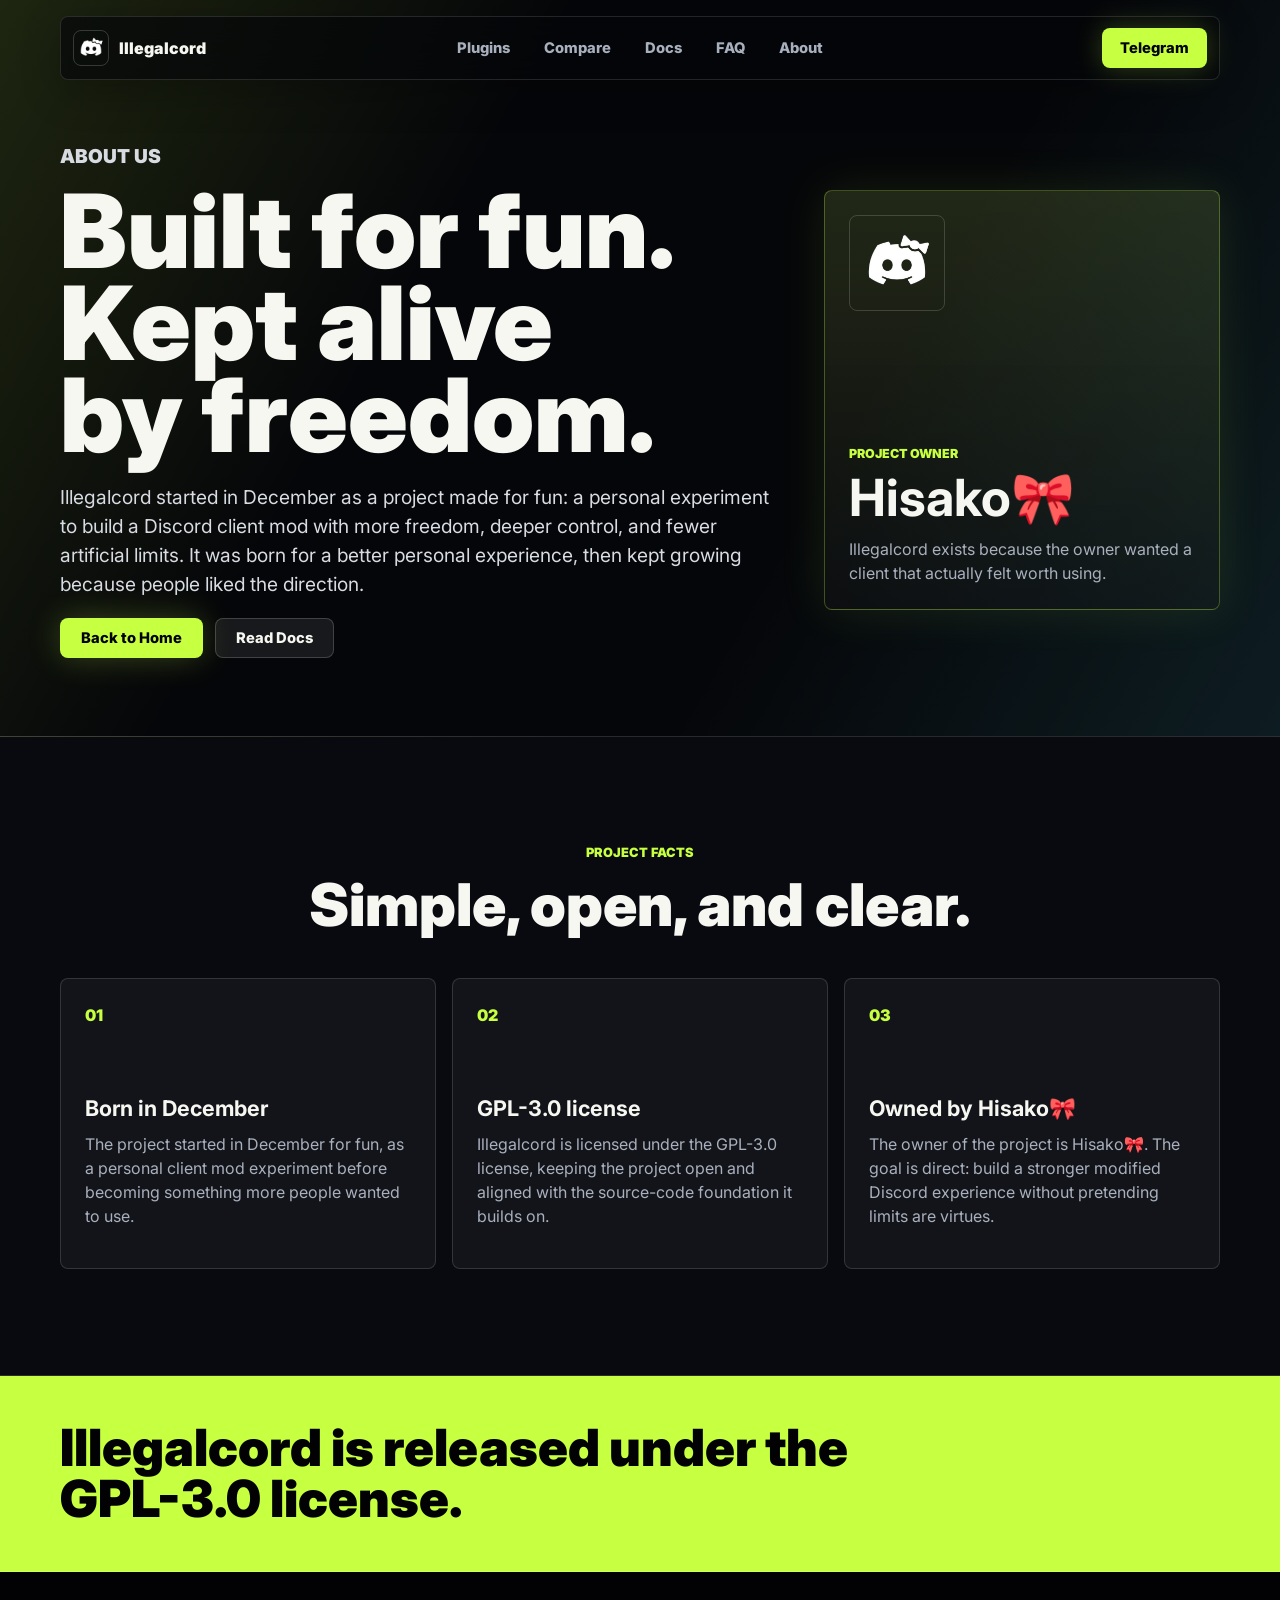
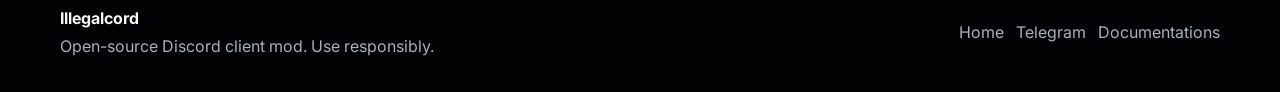
==== about.html @ a20e0e55 "Add files via upload" ====
<!DOCTYPE html>
<html lang="en">
<head>
    <meta charset="UTF-8">
    <meta name="viewport" content="width=device-width, initial-scale=1.0">
    <meta name="description" content="About Illegalcord, an open-source Discord client mod owned by Hisako and licensed under the GPL-3.0 license.">
    <title>About Us | Illegalcord</title>
    <link rel="preconnect" href="https://fonts.googleapis.com">
    <link rel="preconnect" href="https://fonts.gstatic.com" crossorigin>
    <link href="https://fonts.googleapis.com/css2?family=Inter:wght@400;500;600;700;800;900&display=swap" rel="stylesheet">
    <link rel="stylesheet" href="styles.css">
</head>
<body class="about-page">
    <header class="site-header" data-header>
        <a class="brand" href="index.html#top" aria-label="Illegalcord home">
            <img src="Illegalcord.png" alt="Illegalcord logo">
            <span>Illegalcord</span>
        </a>
        <nav class="nav-links" aria-label="Primary navigation">
            <a href="index.html#plugins">Plugins</a>
            <a href="index.html#compare">Compare</a>
            <a href="index.html#docs">Docs</a>
            <a href="index.html#faq">FAQ</a>
            <a href="about.html">About</a>
        </nav>
        <a class="nav-cta" href="https://t.me/Illegalcord" target="_blank" rel="noreferrer">Telegram</a>
    </header>

    <main id="top">
        <section class="about-hero" aria-labelledby="about-title">
            <div class="about-hero-copy">
                <p class="eyebrow">About us</p>
                <h1 id="about-title">Built for fun. Kept alive by freedom.</h1>
                <p>
                    Illegalcord started in December as a project made for fun: a personal experiment to build a Discord client mod with more freedom, deeper control, and fewer artificial limits. It was born for a better personal experience, then kept growing because people liked the direction.
                </p>
                <div class="hero-actions">
                    <a class="button primary" href="index.html">Back to Home</a>
                    <a class="button secondary" href="https://illegalcord.mintlify.site/" target="_blank" rel="noreferrer">Read Docs</a>
                </div>
            </div>
            <div class="about-owner-card" aria-label="Project owner">
                <img src="Illegalcord.png" alt="">
                <span>Project owner</span>
                <strong>Hisako🎀</strong>
                <p>Illegalcord exists because the owner wanted a client that actually felt worth using.</p>
            </div>
        </section>

        <section class="section about-facts" aria-labelledby="facts-title">
            <div class="section-heading centered">
                <p class="eyebrow">Project facts</p>
                <h2 id="facts-title">Simple, open, and clear.</h2>
            </div>
            <div class="about-card-grid">
                <article>
                    <span>01</span>
                    <h3>Born in December</h3>
                    <p>The project started in December for fun, as a personal client mod experiment before becoming something more people wanted to use.</p>
                </article>
                <article>
                    <span>02</span>
                    <h3>GPL-3.0 license</h3>
                    <p>Illegalcord is licensed under the GPL-3.0 license, keeping the project open and aligned with the source-code foundation it builds on.</p>
                </article>
                <article>
                    <span>03</span>
                    <h3>Owned by Hisako🎀</h3>
                    <p>The owner of the project is Hisako🎀. The goal is direct: build a stronger modified Discord experience without pretending limits are virtues.</p>
                </article>
            </div>
        </section>

        <section class="license-strip" aria-label="License statement">
            <p>Illegalcord is released under the GPL-3.0 license.</p>
        </section>
    </main>

    <footer class="site-footer">
        <div>
            <strong>Illegalcord</strong>
            <span>Open-source Discord client mod. Use responsibly.</span>
        </div>
        <div class="footer-links">
            <a href="index.html">Home</a>
            <a href="https://t.me/Illegalcord" target="_blank" rel="noreferrer">Telegram</a>
            <a href="https://illegalcord.mintlify.site/" target="_blank" rel="noreferrer">Documentations</a>
        </div>
    </footer>

    <script src="script.js"></script>
</body>
</html>
---- styles.css ----
:root {
    color-scheme: dark;
    --bg: #050609;
    --panel: #0d1016;
    --panel-strong: #141822;
    --text: #f7f7f2;
    --muted: #a9b0bd;
    --line: rgba(255, 255, 255, 0.14);
    --acid: #c7ff41;
    --cyan: #55e6ff;
    --red: #ff455f;
    --violet: #b985ff;
    --black: #020204;
    --shadow: 0 24px 90px rgba(0, 0, 0, 0.45);
}

* {
    box-sizing: border-box;
}

html {
    scroll-behavior: smooth;
}

body {
    margin: 0;
    background: var(--bg);
    color: var(--text);
    font-family: Inter, system-ui, -apple-system, BlinkMacSystemFont, "Segoe UI", sans-serif;
    line-height: 1.5;
    overflow-x: hidden;
}

body::before {
    content: "";
    position: fixed;
    inset: 0;
    z-index: -3;
    background:
        linear-gradient(rgba(255, 255, 255, 0.025) 1px, transparent 1px),
        linear-gradient(90deg, rgba(255, 255, 255, 0.025) 1px, transparent 1px),
        #050609;
    background-size: 52px 52px;
}

a {
    color: inherit;
    text-decoration: none;
}

img {
    display: block;
    max-width: 100%;
}

.site-header {
    position: fixed;
    top: 16px;
    left: 50%;
    z-index: 20;
    width: min(1160px, calc(100% - 32px));
    height: 64px;
    transform: translateX(-50%);
    display: grid;
    grid-template-columns: 1fr auto 1fr;
    align-items: center;
    gap: 20px;
    padding: 10px 12px;
    border: 1px solid rgba(255, 255, 255, 0.12);
    border-radius: 8px;
    background: rgba(5, 6, 9, 0.68);
    backdrop-filter: blur(18px);
    box-shadow: 0 12px 40px rgba(0, 0, 0, 0.24);
    transition: background 200ms ease, border-color 200ms ease, top 200ms ease;
}

.site-header.is-scrolled {
    top: 8px;
    background: rgba(5, 6, 9, 0.88);
    border-color: rgba(199, 255, 65, 0.28);
}

.brand {
    display: inline-flex;
    align-items: center;
    gap: 10px;
    width: max-content;
    font-weight: 900;
    letter-spacing: 0;
}

.brand img {
    width: 36px;
    height: 36px;
    border-radius: 8px;
    object-fit: cover;
    border: 1px solid rgba(255, 255, 255, 0.18);
}

.nav-links {
    display: flex;
    align-items: center;
    justify-content: center;
    gap: 6px;
}

.nav-links a,
.nav-cta,
.button {
    min-height: 40px;
    display: inline-flex;
    align-items: center;
    justify-content: center;
    border-radius: 8px;
    font-size: 0.92rem;
    font-weight: 800;
    letter-spacing: 0;
    white-space: nowrap;
}

.nav-links a {
    padding: 0 14px;
    color: var(--muted);
    transition: color 180ms ease, background 180ms ease;
}

.nav-links a:hover {
    color: var(--text);
    background: rgba(255, 255, 255, 0.08);
}

.nav-cta {
    justify-self: end;
    padding: 0 18px;
    background: var(--acid);
    color: var(--black);
    box-shadow: 0 0 28px rgba(199, 255, 65, 0.24);
}

.hero {
    position: relative;
    min-height: 88vh;
    display: flex;
    align-items: flex-end;
    padding: 132px max(24px, calc((100vw - 1160px) / 2)) 74px;
    isolation: isolate;
    overflow: hidden;
    border-bottom: 1px solid var(--line);
}

.hero::after {
    content: "";
    position: absolute;
    inset: auto 0 0;
    height: 48%;
    z-index: -1;
    background: linear-gradient(0deg, rgba(5, 6, 9, 0.98), rgba(5, 6, 9, 0.38), transparent);
}

.hero::before {
    content: "";
    position: absolute;
    inset: 0;
    z-index: -1;
    background: linear-gradient(90deg, rgba(5, 6, 9, 0.98) 0%, rgba(5, 6, 9, 0.92) 34%, rgba(5, 6, 9, 0.52) 58%, transparent 78%);
    pointer-events: none;
}

.hero-scene {
    position: absolute;
    inset: 0;
    z-index: -2;
    background:
        radial-gradient(circle at 78% 20%, rgba(199, 255, 65, 0.18), transparent 28%),
        radial-gradient(circle at 16% 38%, rgba(85, 230, 255, 0.16), transparent 28%),
        #050609;
}

.signal-grid {
    position: absolute;
    inset: 0;
    opacity: 0.48;
    background:
        linear-gradient(rgba(199, 255, 65, 0.05) 1px, transparent 1px),
        linear-gradient(90deg, rgba(85, 230, 255, 0.04) 1px, transparent 1px);
    background-size: 42px 42px;
    mask-image: linear-gradient(180deg, rgba(0, 0, 0, 0.95), transparent 88%);
}

.client-shell {
    position: absolute;
    right: max(22px, calc((100vw - 1160px) / 2));
    top: 126px;
    width: min(690px, 54vw);
    aspect-ratio: 1.28;
    display: grid;
    grid-template-columns: 82px 1fr;
    overflow: hidden;
    border: 1px solid rgba(255, 255, 255, 0.18);
    border-radius: 8px;
    background: rgba(13, 16, 22, 0.72);
    box-shadow: var(--shadow);
    transform: perspective(1100px) rotateY(-9deg) rotateX(3deg);
}

.client-shot {
    position: absolute;
    right: max(18px, calc((100vw - 1160px) / 2 - 18px));
    top: 118px;
    width: min(780px, 60vw);
    aspect-ratio: 16 / 9;
    margin: 0;
    overflow: hidden;
    border: 1px solid rgba(255, 255, 255, 0.18);
    border-radius: 8px;
    background: rgba(13, 16, 22, 0.72);
    box-shadow: var(--shadow);
    opacity: 0.74;
    transform: perspective(1100px) rotateY(-7deg) rotateX(2deg);
}

.client-shot img {
    width: 100%;
    height: 100%;
    object-fit: cover;
    object-position: center;
}

.client-sidebar {
    display: flex;
    flex-direction: column;
    align-items: center;
    gap: 12px;
    padding: 18px 10px;
    background:
        linear-gradient(180deg, rgba(199, 255, 65, 0.08), transparent 38%),
        rgba(0, 0, 0, 0.42);
    border-right: 1px solid var(--line);
}

.client-logo-mini,
.rail-item {
    width: 44px;
    height: 38px;
    display: flex;
    align-items: center;
    justify-content: center;
    border-radius: 8px;
    border: 1px solid rgba(255, 255, 255, 0.12);
    background: rgba(255, 255, 255, 0.08);
}

.client-logo-mini {
    height: 44px;
    background: rgba(0, 0, 0, 0.42);
    overflow: hidden;
}

.client-logo-mini img {
    width: 100%;
    height: 100%;
    object-fit: cover;
}

.rail-item {
    color: var(--muted);
    font-size: 0.62rem;
    font-weight: 900;
}

.rail-item.active {
    background: var(--acid);
    color: var(--black);
    box-shadow: 0 0 28px rgba(199, 255, 65, 0.34);
}

.client-main {
    min-width: 0;
    padding: 18px;
    background:
        linear-gradient(135deg, rgba(199, 255, 65, 0.10), transparent 42%),
        linear-gradient(40deg, rgba(85, 230, 255, 0.09), transparent 35%),
        linear-gradient(315deg, rgba(255, 69, 95, 0.10), transparent 38%),
        rgba(13, 16, 22, 0.9);
}

.window-bar {
    display: flex;
    align-items: center;
    justify-content: space-between;
    gap: 8px;
    margin-bottom: 14px;
}

.window-dots {
    display: flex;
    gap: 8px;
}

.window-dots span {
    width: 12px;
    height: 12px;
    border-radius: 50%;
    background: var(--red);
}

.window-dots span:nth-child(2) {
    background: var(--acid);
}

.window-dots span:nth-child(3) {
    background: var(--cyan);
}

.window-bar strong {
    min-width: 0;
    color: #f2f5f7;
    font-size: 0.86rem;
    line-height: 1;
    overflow: hidden;
    text-overflow: ellipsis;
    white-space: nowrap;
}

.window-bar em {
    min-height: 26px;
    display: inline-flex;
    align-items: center;
    padding: 0 10px;
    border: 1px solid rgba(255, 255, 255, 0.12);
    border-radius: 8px;
    color: var(--acid);
    background: rgba(0, 0, 0, 0.24);
    font-size: 0.68rem;
    font-style: normal;
    font-weight: 900;
}

.feature-tiles {
    display: grid;
    grid-template-columns: repeat(3, minmax(0, 1fr));
    gap: 10px;
}

.feature-tile {
    min-width: 0;
    min-height: 112px;
    display: grid;
    align-content: space-between;
    gap: 7px;
    padding: 12px;
    border: 1px solid rgba(255, 255, 255, 0.12);
    border-radius: 8px;
    background: rgba(0, 0, 0, 0.28);
}

.feature-tile.voice {
    background: linear-gradient(160deg, rgba(199, 255, 65, 0.16), rgba(0, 0, 0, 0.28) 58%);
}

.feature-tile.stream {
    background: linear-gradient(160deg, rgba(85, 230, 255, 0.15), rgba(0, 0, 0, 0.28) 58%);
}

.feature-tile.privacy {
    background: linear-gradient(160deg, rgba(255, 69, 95, 0.15), rgba(0, 0, 0, 0.28) 58%);
}

.feature-tile span,
.panel-label {
    color: var(--acid);
    font-size: 0.62rem;
    font-weight: 900;
    text-transform: uppercase;
}

.feature-tile strong {
    min-width: 0;
    color: var(--text);
    font-size: 0.86rem;
    line-height: 1.1;
    overflow-wrap: anywhere;
}

.feature-tile small {
    color: var(--muted);
    font-size: 0.72rem;
    font-weight: 800;
}

.feature-tile i,
.diagnostic-row i {
    display: block;
    height: 8px;
    border-radius: 99px;
    background: rgba(255, 255, 255, 0.10);
    overflow: hidden;
}

.feature-tile i::before,
.diagnostic-row i::before {
    content: "";
    display: block;
    width: var(--value);
    height: 100%;
    background: linear-gradient(90deg, var(--acid), var(--cyan));
}

.dashboard-grid {
    display: grid;
    grid-template-columns: minmax(0, 1.25fr) minmax(170px, 0.75fr);
    gap: 10px;
    margin-top: 10px;
}

.module-list,
.diagnostic-panel {
    min-width: 0;
    padding: 12px;
    border: 1px solid rgba(255, 255, 255, 0.12);
    border-radius: 8px;
    background: rgba(0, 0, 0, 0.24);
}

.module-list {
    display: grid;
    gap: 7px;
}

.module-row {
    min-height: 30px;
    display: grid;
    grid-template-columns: minmax(0, 1fr) auto;
    align-items: center;
    gap: 10px;
    padding: 7px 8px;
    border-radius: 8px;
    background: rgba(255, 255, 255, 0.055);
}

.module-row b {
    min-width: 0;
    color: #e9edf2;
    font-size: 0.74rem;
    overflow: hidden;
    text-overflow: ellipsis;
    white-space: nowrap;
}

.module-row span {
    color: var(--acid);
    font-size: 0.66rem;
    font-weight: 900;
    white-space: nowrap;
}

.diagnostic-panel {
    display: grid;
    gap: 10px;
}

.health-score {
    display: flex;
    align-items: baseline;
    justify-content: space-between;
    gap: 10px;
}

.health-score strong {
    color: var(--acid);
    font-size: 2.8rem;
    line-height: 0.86;
    font-weight: 900;
}

.health-score span {
    color: var(--muted);
    font-size: 0.7rem;
    font-weight: 900;
    text-align: right;
    text-transform: uppercase;
}

.diagnostic-row {
    display: grid;
    gap: 5px;
}

.diagnostic-row span {
    color: #d8dde5;
    font-size: 0.68rem;
    font-weight: 800;
}

.diagnostic-status {
    padding: 9px;
    border: 1px solid rgba(199, 255, 65, 0.22);
    border-radius: 8px;
    color: var(--acid);
    background: rgba(199, 255, 65, 0.08);
    font-size: 0.68rem;
    font-weight: 900;
}

.hero-mark {
    position: absolute;
    right: max(24px, calc((100vw - 1160px) / 2 + 300px));
    top: 138px;
    width: min(190px, 18vw);
    border-radius: 8px;
    opacity: 0.16;
    filter: drop-shadow(0 0 50px rgba(255, 255, 255, 0.18));
    transform: rotate(-8deg);
}

.hero-content {
    width: min(760px, 100%);
}

.eyebrow {
    margin: 0 0 14px;
    color: var(--acid);
    font-size: 0.8rem;
    font-weight: 900;
    text-transform: uppercase;
    letter-spacing: 0;
}

h1,
h2,
h3,
p {
    margin-top: 0;
}

h1 {
    margin-bottom: 18px;
    font-size: clamp(4rem, 13vw, 9rem);
    line-height: 0.86;
    letter-spacing: 0;
    font-weight: 900;
    text-wrap: balance;
}

h2 {
    margin-bottom: 0;
    font-size: clamp(2rem, 4.6vw, 4.6rem);
    line-height: 0.98;
    letter-spacing: 0;
    font-weight: 900;
    text-wrap: balance;
}

h3 {
    margin-bottom: 12px;
    font-size: 1.35rem;
    line-height: 1.1;
    letter-spacing: 0;
}

.hero-copy {
    width: min(780px, 100%);
    margin-bottom: 26px;
    color: #d6d9df;
    font-size: clamp(1.04rem, 1.7vw, 1.35rem);
    text-wrap: pretty;
}

.hero-actions,
.footer-links {
    display: flex;
    flex-wrap: wrap;
    gap: 12px;
}

.button {
    padding: 0 20px;
    border: 1px solid transparent;
    transition: transform 180ms ease, border-color 180ms ease, background 180ms ease;
}

.button:hover {
    transform: translateY(-2px);
}

.button.primary {
    background: var(--acid);
    color: var(--black);
    box-shadow: 0 0 32px rgba(199, 255, 65, 0.24);
}

.button.secondary {
    border-color: rgba(255, 255, 255, 0.18);
    background: rgba(255, 255, 255, 0.08);
    color: var(--text);
}

.button.light {
    background: var(--text);
    color: var(--black);
}

.ticker {
    display: grid;
    grid-template-columns: repeat(4, 1fr);
    border-bottom: 1px solid var(--line);
    background: #080a0f;
}

.ticker div {
    min-height: 118px;
    padding: 24px;
    border-right: 1px solid var(--line);
}

.ticker div:last-child {
    border-right: 0;
}

.ticker strong {
    display: block;
    margin-bottom: 2px;
    font-size: clamp(1.8rem, 4vw, 3.4rem);
    line-height: 1;
    font-weight: 900;
}

.ticker span {
    color: var(--muted);
    font-weight: 700;
}

.section {
    padding: 106px max(24px, calc((100vw - 1160px) / 2));
    border-bottom: 1px solid var(--line);
}

.section-heading {
    display: grid;
    grid-template-columns: minmax(0, 0.95fr) minmax(280px, 0.65fr);
    gap: 42px;
    align-items: start;
    margin-bottom: 42px;
}

.section-heading.centered {
    display: block;
    width: min(900px, 100%);
    margin: 0 auto 44px;
    text-align: center;
}

.intro-band {
    display: grid;
    grid-template-columns: minmax(0, 1.1fr) minmax(280px, 0.9fr);
    gap: 52px;
    align-items: start;
    background:
        linear-gradient(110deg, rgba(255, 69, 95, 0.10), transparent 34%),
        #080a0f;
}

.intro-band .section-heading {
    display: block;
    margin-bottom: 0;
}

.intro-copy,
.disclaimer-copy {
    color: #d8dbe2;
    font-size: 1.05rem;
}

.intro-copy p,
.disclaimer-copy p {
    margin-bottom: 18px;
}

.manifesto-strip {
    padding: 40px max(24px, calc((100vw - 1160px) / 2));
    border-bottom: 1px solid var(--line);
    background: var(--acid);
    color: var(--black);
}

.manifesto-strip p {
    width: min(1040px, 100%);
    margin: 0;
    font-size: clamp(1.45rem, 3.6vw, 3.4rem);
    line-height: 1.02;
    font-weight: 900;
    letter-spacing: 0;
    text-wrap: balance;
}

.plugins-section {
    background: #050609;
}

.plugin-grid {
    display: grid;
    grid-template-columns: repeat(3, 1fr);
    gap: 16px;
}

.plugin-column {
    min-height: 100%;
    padding: 24px;
    border: 1px solid var(--line);
    border-radius: 8px;
    background: rgba(255, 255, 255, 0.045);
}

.plugin-column.illegal {
    border-color: rgba(199, 255, 65, 0.34);
    background:
        linear-gradient(180deg, rgba(199, 255, 65, 0.12), rgba(255, 255, 255, 0.045) 54%),
        rgba(255, 255, 255, 0.045);
    box-shadow: 0 0 44px rgba(199, 255, 65, 0.10);
}

.column-kicker {
    display: inline-flex;
    align-items: center;
    min-height: 28px;
    margin-bottom: 22px;
    padding: 0 10px;
    border: 1px solid rgba(255, 255, 255, 0.14);
    border-radius: 99px;
    color: var(--acid);
    font-size: 0.75rem;
    font-weight: 900;
    text-transform: uppercase;
}

.plugin-column p,
.feature-list p,
.docs-panel p,
.faq-list p {
    color: var(--muted);
}

.plugin-list {
    display: grid;
    grid-template-columns: repeat(2, minmax(0, 1fr));
    gap: 10px;
    margin: 26px 0 0;
    padding: 0;
    list-style: none;
}

.plugin-list li {
    min-height: 38px;
    display: flex;
    align-items: center;
    padding: 9px 10px;
    border: 1px solid rgba(255, 255, 255, 0.10);
    border-radius: 8px;
    color: #e6e8ec;
    background: rgba(0, 0, 0, 0.20);
    font-size: 0.9rem;
    font-weight: 800;
    overflow-wrap: anywhere;
}

.feature-band {
    background:
        linear-gradient(180deg, rgba(85, 230, 255, 0.08), transparent 48%),
        #0a0d12;
}

.feature-list {
    display: grid;
    grid-template-columns: repeat(4, 1fr);
    gap: 1px;
    border: 1px solid var(--line);
    border-radius: 8px;
    overflow: hidden;
    background: var(--line);
}

.feature-list article {
    min-height: 290px;
    padding: 24px;
    background: #0d1016;
}

.feature-list span {
    display: block;
    margin-bottom: 70px;
    color: var(--acid);
    font-weight: 900;
}

.compare-section {
    background: #050609;
}

.comparison {
    border: 1px solid var(--line);
    border-radius: 8px;
    overflow: hidden;
}

.comparison-row {
    display: grid;
    grid-template-columns: 0.7fr 1.2fr 1.25fr;
    border-bottom: 1px solid var(--line);
}

.comparison-row:last-child {
    border-bottom: 0;
}

.comparison-row > div {
    padding: 20px;
    border-right: 1px solid var(--line);
    color: #d7dbe1;
}

.comparison-row > div:last-child {
    border-right: 0;
}

.comparison-row strong {
    color: var(--text);
}

.header-row > div {
    color: var(--acid);
    font-size: 0.78rem;
    font-weight: 900;
    text-transform: uppercase;
    background: #0d1016;
}

.illegal-row {
    background: rgba(199, 255, 65, 0.08);
}

.receipts-section {
    background:
        linear-gradient(145deg, rgba(85, 230, 255, 0.10), transparent 32%),
        linear-gradient(315deg, rgba(199, 255, 65, 0.10), transparent 34%),
        #080a0f;
}

.receipts-panel {
    padding: 26px;
    border: 1px solid rgba(255, 255, 255, 0.14);
    border-radius: 8px;
    background: rgba(255, 255, 255, 0.04);
}

.receipts-panel .section-heading {
    margin-bottom: 24px;
}

.receipts-lead {
    width: min(830px, 100%);
    margin: 0 auto 32px;
    color: #d8dbe2;
    font-size: 1.08rem;
    text-align: center;
}

.receipts-grid {
    display: grid;
    grid-template-columns: repeat(3, 1fr);
    gap: 12px;
}

.receipts-grid article {
    min-height: 230px;
    padding: 20px;
    border: 1px solid rgba(255, 255, 255, 0.12);
    border-radius: 8px;
    background: rgba(0, 0, 0, 0.22);
}

.receipts-grid span {
    display: block;
    margin-bottom: 34px;
    color: var(--acid);
    font-weight: 900;
}

.receipts-grid p {
    color: var(--muted);
}

.receipts-grid a {
    display: inline-flex;
    align-items: center;
    min-height: 34px;
    margin-top: 8px;
    padding: 0 12px;
    border: 1px solid rgba(199, 255, 65, 0.36);
    border-radius: 8px;
    color: var(--acid);
    font-size: 0.88rem;
    font-weight: 900;
}

.docs-section {
    background:
        linear-gradient(100deg, rgba(199, 255, 65, 0.14), transparent 38%),
        #10130d;
}

.docs-panel {
    display: flex;
    align-items: center;
    justify-content: space-between;
    gap: 32px;
}

.docs-panel h2,
.telegram-section h2 {
    font-size: clamp(2.2rem, 6vw, 5.4rem);
}

.docs-panel p {
    width: min(640px, 100%);
    margin-bottom: 0;
    font-size: 1.08rem;
}

.disclaimer-section {
    background:
        linear-gradient(120deg, rgba(255, 69, 95, 0.12), transparent 44%),
        #0b0d12;
}

.disclaimer-section .section-heading {
    margin-bottom: 0;
}

.telegram-section {
    display: flex;
    align-items: center;
    justify-content: space-between;
    gap: 32px;
    background: var(--acid);
    color: var(--black);
}

.telegram-section .eyebrow {
    color: var(--black);
}

.telegram-section h2 {
    width: min(850px, 100%);
    margin-bottom: 0;
}

.faq-section {
    background: #050609;
}

.faq-list {
    width: min(940px, 100%);
    margin: 0 auto;
    display: grid;
    gap: 12px;
}

details {
    border: 1px solid var(--line);
    border-radius: 8px;
    background: rgba(255, 255, 255, 0.045);
    overflow: hidden;
}

summary {
    cursor: pointer;
    padding: 22px 24px;
    color: var(--text);
    font-size: 1.06rem;
    font-weight: 900;
    list-style: none;
}

summary::-webkit-details-marker {
    display: none;
}

summary::after {
    content: "+";
    float: right;
    color: var(--acid);
    font-size: 1.3rem;
    line-height: 1;
}

details[open] summary::after {
    content: "-";
}

details p {
    margin: 0;
    padding: 0 24px 24px;
}

.site-footer {
    display: flex;
    align-items: center;
    justify-content: space-between;
    gap: 24px;
    padding: 34px max(24px, calc((100vw - 1160px) / 2));
    background: #020204;
}

.site-footer div:first-child {
    display: grid;
    gap: 4px;
}

.site-footer span,
.footer-links a {
    color: var(--muted);
}

.footer-links a:hover {
    color: var(--text);
}

.about-hero {
    min-height: 78vh;
    display: grid;
    grid-template-columns: minmax(0, 1.12fr) minmax(280px, 0.62fr);
    gap: 48px;
    align-items: center;
    padding: 142px max(24px, calc((100vw - 1160px) / 2)) 78px;
    border-bottom: 1px solid var(--line);
    background:
        linear-gradient(120deg, rgba(199, 255, 65, 0.13), transparent 34%),
        linear-gradient(300deg, rgba(85, 230, 255, 0.10), transparent 36%),
        #050609;
}

.about-hero h1 {
    margin-bottom: 22px;
    font-size: clamp(3.2rem, 8vw, 7rem);
    line-height: 0.9;
}

.about-hero-copy p {
    width: min(760px, 100%);
    color: #d8dbe2;
    font-size: clamp(1.04rem, 1.5vw, 1.24rem);
}

.about-owner-card {
    min-height: 420px;
    display: flex;
    flex-direction: column;
    justify-content: flex-end;
    padding: 24px;
    border: 1px solid rgba(199, 255, 65, 0.28);
    border-radius: 8px;
    background:
        linear-gradient(180deg, rgba(199, 255, 65, 0.10), rgba(0, 0, 0, 0.22)),
        rgba(255, 255, 255, 0.04);
    box-shadow: 0 0 48px rgba(199, 255, 65, 0.10);
}

.about-owner-card img {
    width: 96px;
    height: 96px;
    margin-bottom: auto;
    border: 1px solid rgba(255, 255, 255, 0.16);
    border-radius: 8px;
    object-fit: cover;
}

.about-owner-card span {
    color: var(--acid);
    font-size: 0.78rem;
    font-weight: 900;
    text-transform: uppercase;
}

.about-owner-card strong {
    margin: 8px 0 14px;
    color: var(--text);
    font-size: clamp(2.2rem, 4vw, 4rem);
    line-height: 1;
    overflow-wrap: anywhere;
}

.about-owner-card p {
    margin-bottom: 0;
    color: var(--muted);
}

.about-facts {
    background: #080a0f;
}

.about-card-grid {
    display: grid;
    grid-template-columns: repeat(3, 1fr);
    gap: 16px;
}

.about-card-grid article {
    min-height: 250px;
    padding: 24px;
    border: 1px solid var(--line);
    border-radius: 8px;
    background: rgba(255, 255, 255, 0.045);
}

.about-card-grid span {
    display: block;
    margin-bottom: 70px;
    color: var(--acid);
    font-weight: 900;
}

.about-card-grid p {
    color: var(--muted);
}

.license-strip {
    padding: 46px max(24px, calc((100vw - 1160px) / 2));
    border-bottom: 1px solid var(--line);
    background: var(--acid);
    color: var(--black);
}

.license-strip p {
    width: min(900px, 100%);
    margin: 0;
    font-size: clamp(1.6rem, 4vw, 4rem);
    line-height: 1;
    font-weight: 900;
}

@media (max-width: 980px) {
    .site-header {
        grid-template-columns: 1fr auto;
    }

    .nav-links {
        display: none;
    }

    .client-shell {
        width: min(700px, calc(100% - 48px));
        top: 112px;
        right: 24px;
        opacity: 0.6;
    }

    .client-shot {
        width: min(760px, calc(100% - 48px));
        top: 116px;
        right: 24px;
        opacity: 0.58;
    }

    .feature-tile strong {
        font-size: 0.78rem;
    }

    .module-row span {
        white-space: normal;
        text-align: right;
    }

    .hero-mark {
        display: none;
    }

    .ticker,
    .plugin-grid,
    .feature-list,
    .receipts-grid {
        grid-template-columns: repeat(2, 1fr);
    }

    .intro-band,
    .section-heading,
    .comparison-row,
    .about-hero {
        grid-template-columns: 1fr;
    }

    .about-card-grid {
        grid-template-columns: repeat(2, 1fr);
    }

    .docs-panel,
    .telegram-section,
    .site-footer {
        align-items: flex-start;
        flex-direction: column;
    }

    .comparison-row > div {
        border-right: 0;
        border-bottom: 1px solid var(--line);
    }

    .comparison-row > div:last-child {
        border-bottom: 0;
    }
}

@media (max-width: 640px) {
    .site-header {
        top: 10px;
        width: calc(100% - 20px);
        height: 58px;
        padding: 8px;
    }

    .brand span {
        display: none;
    }

    .nav-cta {
        padding: 0 14px;
    }

    .hero {
        min-height: 86vh;
        padding: 116px 20px 54px;
    }

    .client-shell {
        top: 96px;
        right: 12px;
        width: calc(100% - 24px);
        aspect-ratio: 1.02;
        grid-template-columns: 54px 1fr;
        transform: none;
        opacity: 0.38;
    }

    .client-shot {
        top: 98px;
        right: 10px;
        width: calc(100% - 20px);
        aspect-ratio: 16 / 10;
        opacity: 0.34;
        transform: none;
    }

    .client-sidebar {
        gap: 7px;
        padding: 10px 6px;
    }

    .client-logo-mini,
    .rail-item {
        width: 34px;
        height: 30px;
        font-size: 0.52rem;
    }

    .client-logo-mini {
        height: 34px;
    }

    .client-main {
        padding: 10px;
    }

    .window-bar {
        margin-bottom: 8px;
    }

    .window-dots {
        gap: 5px;
    }

    .window-dots span {
        width: 9px;
        height: 9px;
    }

    .window-bar strong {
        font-size: 0.68rem;
    }

    .window-bar em {
        display: none;
    }

    .feature-tiles {
        grid-template-columns: repeat(2, minmax(0, 1fr));
        gap: 7px;
    }

    .feature-tile {
        min-height: 82px;
        padding: 9px;
        gap: 4px;
    }

    .feature-tile.privacy {
        grid-column: 1 / -1;
        min-height: 72px;
    }

    .feature-tile strong {
        font-size: 0.7rem;
    }

    .feature-tile small,
    .feature-tile span {
        font-size: 0.58rem;
    }

    .dashboard-grid {
        grid-template-columns: 1fr;
        gap: 7px;
        margin-top: 7px;
    }

    .module-list {
        gap: 5px;
        padding: 9px;
    }

    .module-row {
        min-height: 24px;
        padding: 5px 6px;
    }

    .module-row b,
    .module-row span {
        font-size: 0.58rem;
    }

    .module-list .module-row:nth-of-type(n+5),
    .diagnostic-panel {
        display: none;
    }

    h1 {
        font-size: 3.55rem;
    }

    .hero-actions,
    .footer-links {
        width: 100%;
    }

    .button {
        width: 100%;
    }

    .ticker,
    .plugin-grid,
    .feature-list,
    .plugin-list,
    .receipts-grid,
    .about-card-grid {
        grid-template-columns: 1fr;
    }

    .about-hero {
        min-height: auto;
        padding: 116px 20px 70px;
    }

    .about-owner-card {
        min-height: 300px;
    }

    .ticker div {
        min-height: 94px;
        border-right: 0;
        border-bottom: 1px solid var(--line);
    }

    .ticker div:last-child {
        border-bottom: 0;
    }

    .section {
        padding: 72px 20px;
    }

    .plugin-column,
    .feature-list article {
        padding: 20px;
    }

    .feature-list span {
        margin-bottom: 36px;
    }

    summary {
        padding: 20px;
    }

    details p {
        padding: 0 20px 20px;
    }
}

@media (max-width: 380px) {
    h1 {
        font-size: 3.15rem;
    }
}

@media (prefers-reduced-motion: no-preference) {
    .client-shell,
    .client-shot {
        animation: floatShell 7s ease-in-out infinite;
    }

    .hero-mark {
        animation: pulseMark 5.6s ease-in-out infinite;
    }

    @keyframes floatShell {
        0%,
        100% {
            translate: 0 0;
        }
        50% {
            translate: 0 -12px;
        }
    }

    @keyframes pulseMark {
        0%,
        100% {
            opacity: 0.18;
        }
        50% {
            opacity: 0.34;
        }
    }
}
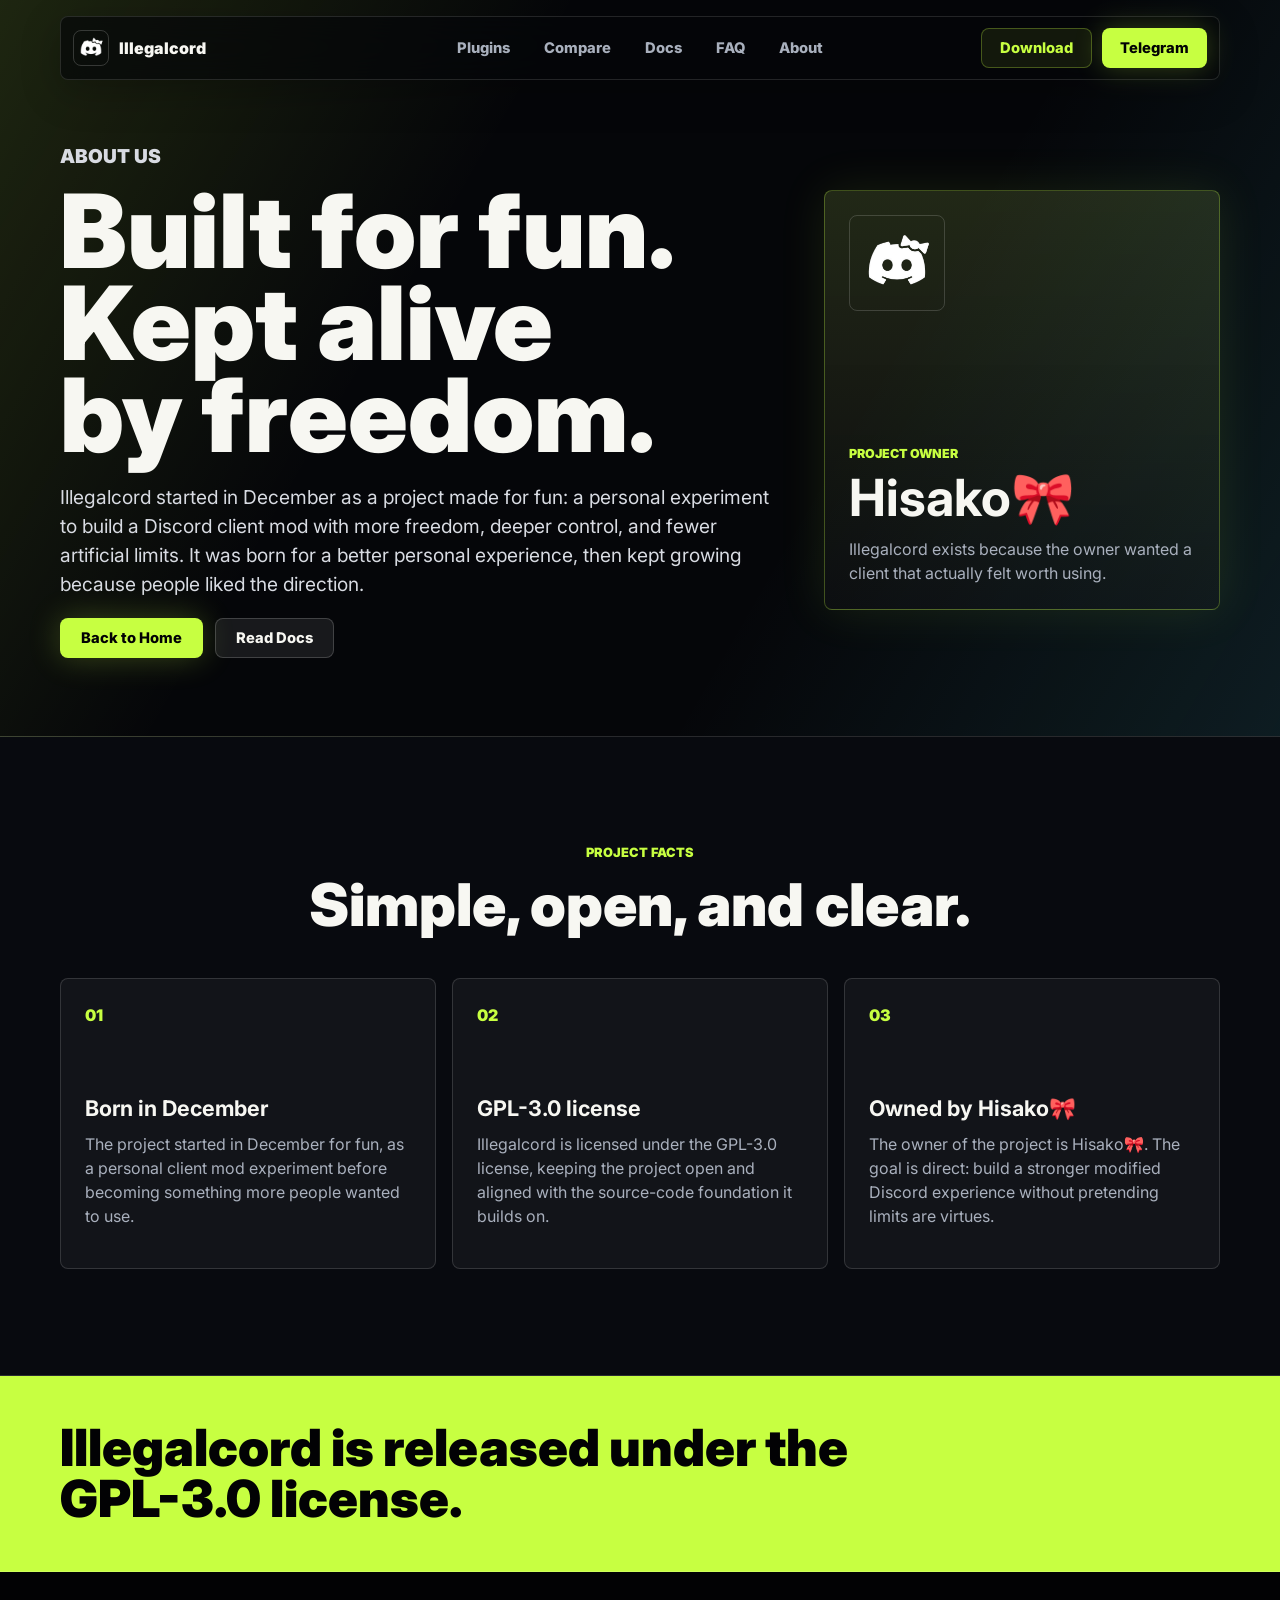
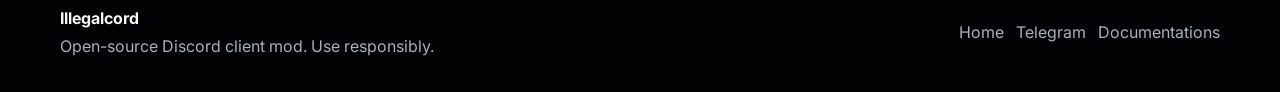
==== commit 90d83f11: "Add files via upload" ====
--- a/about.html
+++ b/about.html
@@ -23,7 +23,10 @@
             <a href="index.html#faq">FAQ</a>
             <a href="about.html">About</a>
         </nav>
-        <a class="nav-cta" href="https://t.me/Illegalcord" target="_blank" rel="noreferrer">Telegram</a>
+        <div class="header-actions">
+            <a class="nav-download" href="#download" data-download-trigger>Download</a>
+            <a class="nav-cta" href="https://t.me/Illegalcord" target="_blank" rel="noreferrer">Telegram</a>
+        </div>
     </header>
 
     <main id="top">
@@ -76,6 +79,21 @@
         </section>
     </main>
 
+    <div class="download-modal" data-download-modal hidden>
+        <div class="download-dialog" role="dialog" aria-modal="true" aria-labelledby="download-title">
+            <button class="download-close" type="button" data-download-close aria-label="Close download dialog">Close</button>
+            <p class="eyebrow">Download</p>
+            <h2 id="download-title">Windows user?</h2>
+            <p>
+                If you are using Windows, download <a class="inline-download" href="https://github.com/ImHisako/IllegalcordInstaller/releases/download/v1.6/Equilotl.exe" target="_blank" rel="noreferrer" data-latest-installer-link>Equilotl.exe</a> from the latest official Illegalcord installer release.
+            </p>
+            <p class="download-status" data-download-status>Checking latest installer...</p>
+            <div class="download-actions">
+                <a class="button secondary" href="https://github.com/ImHisako/IllegalcordInstaller/releases" target="_blank" rel="noreferrer">View all releases</a>
+            </div>
+        </div>
+    </div>
+
     <footer class="site-footer">
         <div>
             <strong>Illegalcord</strong>
--- a/styles.css
+++ b/styles.css
@@ -105,6 +105,7 @@
 }
 
 .nav-links a,
+.nav-download,
 .nav-cta,
 .button {
     min-height: 40px;
@@ -127,6 +128,24 @@
 .nav-links a:hover {
     color: var(--text);
     background: rgba(255, 255, 255, 0.08);
+}
+
+.header-actions {
+    justify-self: end;
+    display: flex;
+    align-items: center;
+    gap: 10px;
+}
+
+.nav-download {
+    padding: 0 18px;
+    border: 1px solid rgba(199, 255, 65, 0.28);
+    background: rgba(199, 255, 65, 0.08);
+    color: var(--acid);
+}
+
+.nav-download:hover {
+    background: rgba(199, 255, 65, 0.15);
 }
 
 .nav-cta {
@@ -1138,6 +1157,115 @@
     font-weight: 900;
 }
 
+.download-modal[hidden] {
+    display: none;
+}
+
+.download-modal {
+    position: fixed;
+    inset: 0;
+    z-index: 60;
+    display: grid;
+    place-items: center;
+    padding: 24px;
+    background: rgba(2, 2, 4, 0.72);
+    backdrop-filter: blur(14px);
+}
+
+.download-dialog {
+    position: relative;
+    width: min(560px, 100%);
+    padding: 28px;
+    border: 1px solid rgba(199, 255, 65, 0.28);
+    border-radius: 8px;
+    background:
+        linear-gradient(140deg, rgba(199, 255, 65, 0.13), transparent 40%),
+        #0d1016;
+    box-shadow: var(--shadow);
+}
+
+.download-dialog h2 {
+    margin-bottom: 16px;
+    font-size: clamp(2rem, 5vw, 4rem);
+}
+
+.download-dialog p:not(.eyebrow) {
+    color: #d8dbe2;
+    font-size: 1.05rem;
+}
+
+.download-status {
+    margin: 14px 0 0;
+    padding: 10px 12px;
+    border: 1px solid rgba(199, 255, 65, 0.20);
+    border-radius: 8px;
+    background: rgba(199, 255, 65, 0.07);
+    color: var(--acid) !important;
+    font-size: 0.88rem !important;
+    font-weight: 900;
+}
+
+.download-dialog strong {
+    color: var(--acid);
+}
+
+.inline-download {
+    color: var(--acid);
+    font-weight: 900;
+    text-decoration: underline;
+    text-decoration-thickness: 2px;
+    text-underline-offset: 4px;
+}
+
+.download-close {
+    position: absolute;
+    top: 14px;
+    right: 14px;
+    min-height: 34px;
+    padding: 0 12px;
+    border: 1px solid rgba(255, 255, 255, 0.14);
+    border-radius: 8px;
+    background: rgba(255, 255, 255, 0.08);
+    color: var(--muted);
+    font: inherit;
+    font-size: 0.78rem;
+    font-weight: 900;
+    cursor: pointer;
+}
+
+.download-actions {
+    display: flex;
+    flex-wrap: wrap;
+    gap: 12px;
+    margin-top: 24px;
+}
+
+.cursor-star {
+    position: fixed;
+    left: var(--star-x);
+    top: var(--star-y);
+    z-index: 90;
+    width: var(--star-size);
+    height: var(--star-size);
+    pointer-events: none;
+    border-radius: 2px;
+    background: var(--star-color);
+    clip-path: polygon(50% 0%, 61% 35%, 98% 35%, 68% 56%, 79% 91%, 50% 70%, 21% 91%, 32% 56%, 2% 35%, 39% 35%);
+    box-shadow: 0 0 12px var(--star-color);
+    animation: cursorStarFall 900ms ease-out forwards;
+}
+
+@keyframes cursorStarFall {
+    0% {
+        opacity: 0.95;
+        transform: translate(-50%, -50%) rotate(var(--star-rot)) scale(1);
+    }
+    100% {
+        opacity: 0;
+        transform: translate(calc(-50% + var(--star-drift)), calc(-50% + var(--star-fall))) rotate(calc(var(--star-rot) + 220deg)) scale(0.2);
+    }
+}
+
 @media (max-width: 980px) {
     .site-header {
         grid-template-columns: 1fr auto;
@@ -1221,6 +1349,11 @@
         display: none;
     }
 
+    .header-actions {
+        gap: 8px;
+    }
+
+    .nav-download,
     .nav-cta {
         padding: 0 14px;
     }
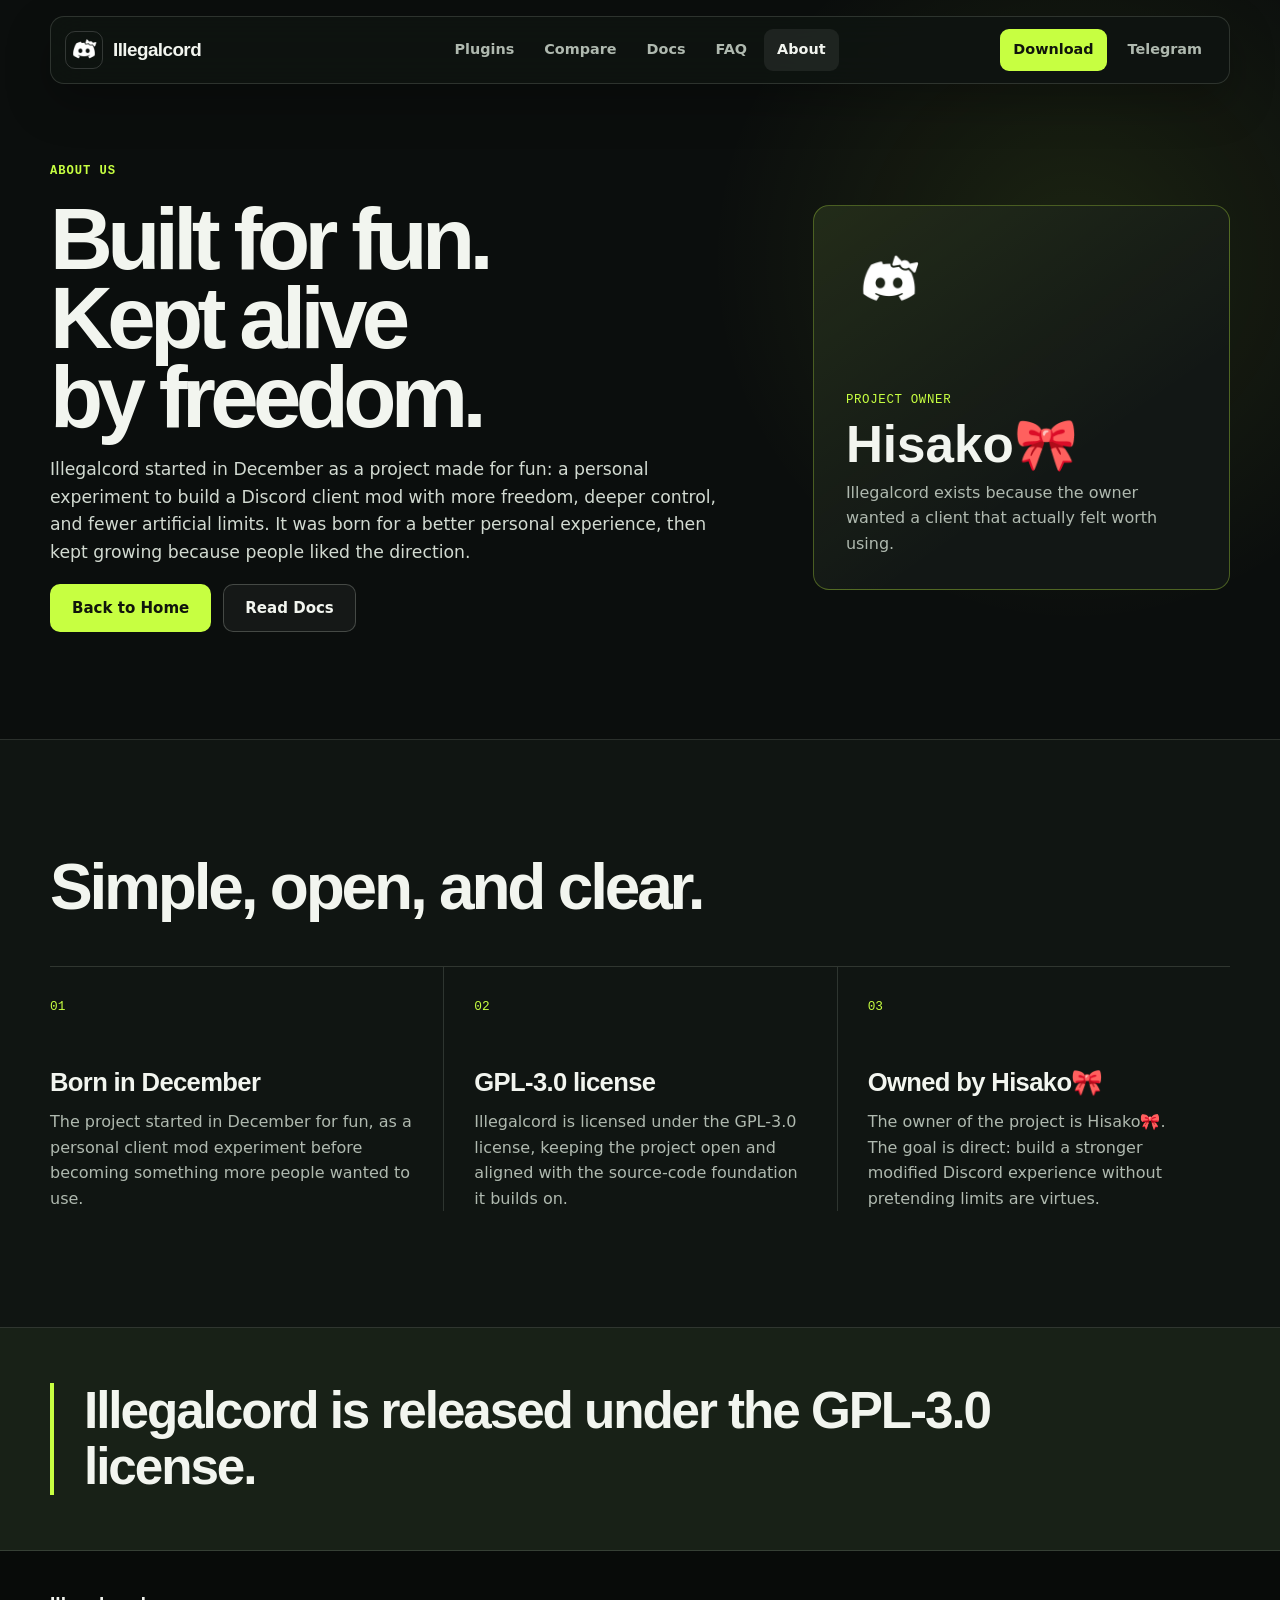
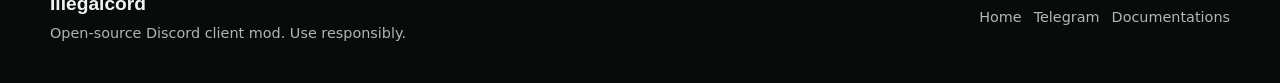
==== commit 7ad3d7c3: "Better UI" ====
--- a/about.html
+++ b/about.html
@@ -5,28 +5,31 @@
     <meta name="viewport" content="width=device-width, initial-scale=1.0">
     <meta name="description" content="About Illegalcord, an open-source Discord client mod owned by Hisako and licensed under the GPL-3.0 license.">
     <title>About Us | Illegalcord</title>
-    <link rel="preconnect" href="https://fonts.googleapis.com">
-    <link rel="preconnect" href="https://fonts.gstatic.com" crossorigin>
-    <link href="https://fonts.googleapis.com/css2?family=Inter:wght@400;500;600;700;800;900&display=swap" rel="stylesheet">
+    <link rel="icon" type="image/png" href="Illegalcord.png">
     <link rel="stylesheet" href="styles.css">
 </head>
 <body class="about-page">
+    <a class="skip-link" href="#top">Skip to content</a>
     <header class="site-header" data-header>
         <a class="brand" href="index.html#top" aria-label="Illegalcord home">
             <img src="Illegalcord.png" alt="Illegalcord logo">
             <span>Illegalcord</span>
         </a>
-        <nav class="nav-links" aria-label="Primary navigation">
+        <nav class="nav-links" id="site-nav" aria-label="Primary navigation">
             <a href="index.html#plugins">Plugins</a>
             <a href="index.html#compare">Compare</a>
             <a href="index.html#docs">Docs</a>
             <a href="index.html#faq">FAQ</a>
-            <a href="about.html">About</a>
+            <a href="about.html" aria-current="page">About</a>
+            <a class="mobile-community" href="https://t.me/Illegalcord" target="_blank" rel="noreferrer">Telegram</a>
         </nav>
         <div class="header-actions">
             <a class="nav-download" href="#download" data-download-trigger>Download</a>
             <a class="nav-cta" href="https://t.me/Illegalcord" target="_blank" rel="noreferrer">Telegram</a>
         </div>
+        <button class="menu-toggle" type="button" aria-controls="site-nav" aria-expanded="false" aria-label="Open navigation" data-menu-toggle>
+            <span></span><span></span><span></span>
+        </button>
     </header>
 
     <main id="top">
@@ -52,7 +55,6 @@
 
         <section class="section about-facts" aria-labelledby="facts-title">
             <div class="section-heading centered">
-                <p class="eyebrow">Project facts</p>
                 <h2 id="facts-title">Simple, open, and clear.</h2>
             </div>
             <div class="about-card-grid">
@@ -87,7 +89,7 @@
             <p>
                 If you are using Windows, download <a class="inline-download" href="https://github.com/ImHisako/IllegalcordInstaller/releases/download/v1.6/Equilotl.exe" target="_blank" rel="noreferrer" data-latest-installer-link>Equilotl.exe</a> from the latest official Illegalcord installer release.
             </p>
-            <p class="download-status" data-download-status>Checking latest installer...</p>
+            <p class="download-status" aria-live="polite" data-download-status>Checking latest installer...</p>
             <div class="download-actions">
                 <a class="button secondary" href="https://github.com/ImHisako/IllegalcordInstaller/releases" target="_blank" rel="noreferrer">View all releases</a>
             </div>
--- a/styles.css
+++ b/styles.css
@@ -1,1575 +1,361 @@
 :root {
-    color-scheme: dark;
-    --bg: #050609;
-    --panel: #0d1016;
-    --panel-strong: #141822;
-    --text: #f7f7f2;
-    --muted: #a9b0bd;
-    --line: rgba(255, 255, 255, 0.14);
-    --acid: #c7ff41;
-    --cyan: #55e6ff;
-    --red: #ff455f;
-    --violet: #b985ff;
-    --black: #020204;
-    --shadow: 0 24px 90px rgba(0, 0, 0, 0.45);
-}
-
-* {
-    box-sizing: border-box;
-}
-
-html {
-    scroll-behavior: smooth;
-}
-
+  color-scheme: dark;
+  --bg: #0b0e0d;
+  --surface: #121715;
+  --surface-raised: #1a211d;
+  --text: #f2f5ef;
+  --muted: #afb9af;
+  --line: rgba(224, 239, 221, .15);
+  --acid: #c7ff41;
+  --ink: #10150c;
+  --max-width: 1180px;
+}
+* { box-sizing: border-box; }
+html { scroll-behavior: smooth; }
 body {
-    margin: 0;
-    background: var(--bg);
-    color: var(--text);
-    font-family: Inter, system-ui, -apple-system, BlinkMacSystemFont, "Segoe UI", sans-serif;
-    line-height: 1.5;
-    overflow-x: hidden;
-}
-
-body::before {
-    content: "";
-    position: fixed;
-    inset: 0;
-    z-index: -3;
-    background:
-        linear-gradient(rgba(255, 255, 255, 0.025) 1px, transparent 1px),
-        linear-gradient(90deg, rgba(255, 255, 255, 0.025) 1px, transparent 1px),
-        #050609;
-    background-size: 52px 52px;
-}
-
-a {
-    color: inherit;
-    text-decoration: none;
-}
-
-img {
-    display: block;
-    max-width: 100%;
-}
-
+  margin: 0;
+  background: var(--bg);
+  color: var(--text);
+  font-family: "Segoe UI Variable", "Segoe UI", system-ui, sans-serif;
+  line-height: 1.6;
+}
+body.modal-open { overflow: hidden; }
+a { color: inherit; text-decoration: none; }
+button { font: inherit; }
+img { display: block; max-width: 100%; }
+figure { margin: 0; }
+::selection { background: var(--acid); color: var(--ink); }
+:focus-visible { outline: 2px solid var(--acid); outline-offset: 4px; }
+.skip-link {
+  position: fixed; top: 8px; left: 8px; z-index: 120;
+  padding: 10px 16px; background: var(--acid); color: var(--ink);
+  transform: translateY(-160%);
+}
+.skip-link:focus { transform: translateY(0); }
+main { overflow: clip; }
+section[id] { scroll-margin-top: 106px; }
 .site-header {
-    position: fixed;
-    top: 16px;
-    left: 50%;
-    z-index: 20;
-    width: min(1160px, calc(100% - 32px));
-    height: 64px;
-    transform: translateX(-50%);
-    display: grid;
-    grid-template-columns: 1fr auto 1fr;
-    align-items: center;
-    gap: 20px;
-    padding: 10px 12px;
-    border: 1px solid rgba(255, 255, 255, 0.12);
-    border-radius: 8px;
-    background: rgba(5, 6, 9, 0.68);
-    backdrop-filter: blur(18px);
-    box-shadow: 0 12px 40px rgba(0, 0, 0, 0.24);
-    transition: background 200ms ease, border-color 200ms ease, top 200ms ease;
-}
-
-.site-header.is-scrolled {
-    top: 8px;
-    background: rgba(5, 6, 9, 0.88);
-    border-color: rgba(199, 255, 65, 0.28);
-}
-
+  position: fixed; top: 16px; left: 50%; z-index: 30;
+  display: grid; grid-template-columns: 1fr auto 1fr; align-items: center; gap: 22px;
+  width: min(var(--max-width), calc(100% - 32px)); min-height: 68px; padding: 9px 14px;
+  border: 1px solid var(--line); border-radius: 14px;
+  background: rgba(15, 20, 17, .93); box-shadow: 0 18px 45px rgba(0, 0, 0, .26);
+  backdrop-filter: blur(18px); transform: translateX(-50%);
+  transition: top 200ms ease, background 200ms ease, border-color 200ms ease;
+}
+.site-header.is-scrolled { top: 8px; border-color: rgba(199, 255, 65, .28); background: rgba(12, 16, 14, .98); }
 .brand {
-    display: inline-flex;
-    align-items: center;
-    gap: 10px;
-    width: max-content;
-    font-weight: 900;
-    letter-spacing: 0;
-}
-
-.brand img {
-    width: 36px;
-    height: 36px;
-    border-radius: 8px;
-    object-fit: cover;
-    border: 1px solid rgba(255, 255, 255, 0.18);
-}
-
-.nav-links {
-    display: flex;
-    align-items: center;
-    justify-content: center;
-    gap: 6px;
-}
-
-.nav-links a,
-.nav-download,
-.nav-cta,
+  display: inline-flex; align-items: center; gap: 10px; width: max-content;
+  font-family: Bahnschrift, "Arial Narrow", sans-serif; font-size: 1.18rem;
+  font-weight: 700; letter-spacing: -.03em;
+}
+.brand img { width: 38px; height: 38px; border: 1px solid rgba(255,255,255,.16); border-radius: 10px; object-fit: cover; }
+.nav-links, .header-actions { display: flex; align-items: center; }
+.nav-links { gap: 4px; }
+.header-actions { justify-self: end; gap: 8px; }
+.nav-links a, .nav-download, .nav-cta {
+  display: inline-flex; align-items: center; justify-content: center;
+  min-height: 42px; padding: 0 13px; border-radius: 9px;
+  font-size: .9rem; font-weight: 650; white-space: nowrap;
+  transition: color 180ms ease, background 180ms ease, transform 180ms ease;
+}
+.nav-links a { color: var(--muted); }
+.nav-links a:hover, .nav-links a[aria-current="page"] { color: var(--text); background: rgba(255,255,255,.07); }
+.nav-download { background: var(--acid); color: var(--ink); font-weight: 750; }
+.nav-download:hover { background: #d9ff79; transform: translateY(-1px); }
+.nav-cta { color: var(--muted); }
+.nav-cta:hover { color: var(--text); }
+.nav-links .mobile-community, .menu-toggle { display: none; }
+h1, h2, h3, p { margin-top: 0; }
+h1, h2, h3 {
+  font-family: Bahnschrift, "Arial Narrow", "Segoe UI Variable", sans-serif;
+  font-stretch: condensed; font-weight: 700;
+}
+h1 { margin-bottom: 20px; line-height: .91; letter-spacing: -.065em; text-wrap: balance; }
+h2 { margin-bottom: 0; font-size: clamp(2.4rem, 5vw, 4.9rem); line-height: 1.02; letter-spacing: -.05em; text-wrap: balance; }
+h3 { margin-bottom: 12px; font-size: clamp(1.35rem, 2vw, 1.75rem); line-height: 1.14; letter-spacing: -.025em; }
+.eyebrow {
+  margin: 0 0 17px; color: var(--acid);
+  font-family: "Cascadia Code", Consolas, monospace; font-size: .76rem;
+  font-weight: 600; letter-spacing: .08em; text-transform: uppercase;
+}
+.hero {
+  position: relative; display: grid;
+  grid-template-columns: minmax(0,.92fr) minmax(0,1.08fr);
+  align-items: center; gap: clamp(28px,4vw,68px); min-height: min(780px,100dvh);
+  padding: 150px max(24px,calc((100vw - var(--max-width))/2)) 92px;
+  border-bottom: 1px solid var(--line);
+  background: radial-gradient(circle at 78% 39%,rgba(199,255,65,.085),transparent 33%),var(--bg);
+}
+.hero-content { grid-column: 1; grid-row: 1; position: relative; z-index: 1; }
+.hero h1 { font-size: clamp(4rem,6vw,6rem); }
+.hero-copy { max-width: 49ch; margin-bottom: 30px; color: #d2dad1; font-size: clamp(1.05rem,1.5vw,1.25rem); line-height: 1.55; text-wrap: pretty; }
+.hero-scene {
+  position: relative; grid-column: 2; grid-row: 1; display: grid; place-items: center;
+  min-width: 0; min-height: 480px; isolation: isolate;
+}
+.hero-scene::before {
+  content: ""; position: absolute; inset: 9% -6%; z-index: -2; border-radius: 50%;
+  background: radial-gradient(circle,rgba(199,255,65,.15),transparent 66%); filter: blur(28px);
+}
+.signal-grid {
+  position: absolute; inset: 0; z-index: -1;
+  background: linear-gradient(rgba(199,255,65,.04) 1px,transparent 1px),linear-gradient(90deg,rgba(199,255,65,.04) 1px,transparent 1px);
+  background-size: 42px 42px; mask-image: radial-gradient(ellipse,#000 15%,transparent 72%);
+}
+.client-shot {
+  width: 100%; aspect-ratio: 16/10; overflow: hidden;
+  border: 1px solid rgba(245,255,237,.2); border-radius: 16px; background: #090b0a;
+  box-shadow: 0 38px 90px rgba(0,0,0,.4),0 0 0 8px rgba(199,255,65,.025);
+  transform: perspective(1200px) rotateY(-4deg) rotateX(2deg);
+}
+.client-shot img { width: 100%; height: 100%; object-fit: cover; transform: scale(1.15); }
+.hero-mark { position: absolute; right: -2%; bottom: 2%; z-index: -1; width: 26%; opacity: .12; transform: rotate(10deg); }
+.hero-actions, .footer-links, .download-actions { display: flex; flex-wrap: wrap; align-items: center; gap: 12px; }
 .button {
-    min-height: 40px;
-    display: inline-flex;
-    align-items: center;
-    justify-content: center;
-    border-radius: 8px;
-    font-size: 0.92rem;
-    font-weight: 800;
-    letter-spacing: 0;
-    white-space: nowrap;
-}
-
-.nav-links a {
-    padding: 0 14px;
-    color: var(--muted);
-    transition: color 180ms ease, background 180ms ease;
-}
-
-.nav-links a:hover {
-    color: var(--text);
-    background: rgba(255, 255, 255, 0.08);
-}
-
-.header-actions {
-    justify-self: end;
-    display: flex;
-    align-items: center;
-    gap: 10px;
-}
-
-.nav-download {
-    padding: 0 18px;
-    border: 1px solid rgba(199, 255, 65, 0.28);
-    background: rgba(199, 255, 65, 0.08);
-    color: var(--acid);
-}
-
-.nav-download:hover {
-    background: rgba(199, 255, 65, 0.15);
-}
-
-.nav-cta {
-    justify-self: end;
-    padding: 0 18px;
-    background: var(--acid);
-    color: var(--black);
-    box-shadow: 0 0 28px rgba(199, 255, 65, 0.24);
-}
-
-.hero {
-    position: relative;
-    min-height: 88vh;
-    display: flex;
-    align-items: flex-end;
-    padding: 132px max(24px, calc((100vw - 1160px) / 2)) 74px;
-    isolation: isolate;
-    overflow: hidden;
-    border-bottom: 1px solid var(--line);
-}
-
-.hero::after {
-    content: "";
-    position: absolute;
-    inset: auto 0 0;
-    height: 48%;
-    z-index: -1;
-    background: linear-gradient(0deg, rgba(5, 6, 9, 0.98), rgba(5, 6, 9, 0.38), transparent);
-}
-
-.hero::before {
-    content: "";
-    position: absolute;
-    inset: 0;
-    z-index: -1;
-    background: linear-gradient(90deg, rgba(5, 6, 9, 0.98) 0%, rgba(5, 6, 9, 0.92) 34%, rgba(5, 6, 9, 0.52) 58%, transparent 78%);
-    pointer-events: none;
-}
-
-.hero-scene {
-    position: absolute;
-    inset: 0;
-    z-index: -2;
-    background:
-        radial-gradient(circle at 78% 20%, rgba(199, 255, 65, 0.18), transparent 28%),
-        radial-gradient(circle at 16% 38%, rgba(85, 230, 255, 0.16), transparent 28%),
-        #050609;
-}
-
-.signal-grid {
-    position: absolute;
-    inset: 0;
-    opacity: 0.48;
-    background:
-        linear-gradient(rgba(199, 255, 65, 0.05) 1px, transparent 1px),
-        linear-gradient(90deg, rgba(85, 230, 255, 0.04) 1px, transparent 1px);
-    background-size: 42px 42px;
-    mask-image: linear-gradient(180deg, rgba(0, 0, 0, 0.95), transparent 88%);
-}
-
-.client-shell {
-    position: absolute;
-    right: max(22px, calc((100vw - 1160px) / 2));
-    top: 126px;
-    width: min(690px, 54vw);
-    aspect-ratio: 1.28;
-    display: grid;
-    grid-template-columns: 82px 1fr;
-    overflow: hidden;
-    border: 1px solid rgba(255, 255, 255, 0.18);
-    border-radius: 8px;
-    background: rgba(13, 16, 22, 0.72);
-    box-shadow: var(--shadow);
-    transform: perspective(1100px) rotateY(-9deg) rotateX(3deg);
-}
-
-.client-shot {
-    position: absolute;
-    right: max(18px, calc((100vw - 1160px) / 2 - 18px));
-    top: 118px;
-    width: min(780px, 60vw);
-    aspect-ratio: 16 / 9;
-    margin: 0;
-    overflow: hidden;
-    border: 1px solid rgba(255, 255, 255, 0.18);
-    border-radius: 8px;
-    background: rgba(13, 16, 22, 0.72);
-    box-shadow: var(--shadow);
-    opacity: 0.74;
-    transform: perspective(1100px) rotateY(-7deg) rotateX(2deg);
-}
-
-.client-shot img {
-    width: 100%;
-    height: 100%;
-    object-fit: cover;
-    object-position: center;
-}
-
-.client-sidebar {
-    display: flex;
-    flex-direction: column;
-    align-items: center;
-    gap: 12px;
-    padding: 18px 10px;
-    background:
-        linear-gradient(180deg, rgba(199, 255, 65, 0.08), transparent 38%),
-        rgba(0, 0, 0, 0.42);
-    border-right: 1px solid var(--line);
-}
-
-.client-logo-mini,
-.rail-item {
-    width: 44px;
-    height: 38px;
-    display: flex;
-    align-items: center;
-    justify-content: center;
-    border-radius: 8px;
-    border: 1px solid rgba(255, 255, 255, 0.12);
-    background: rgba(255, 255, 255, 0.08);
-}
-
-.client-logo-mini {
-    height: 44px;
-    background: rgba(0, 0, 0, 0.42);
-    overflow: hidden;
-}
-
-.client-logo-mini img {
-    width: 100%;
-    height: 100%;
-    object-fit: cover;
-}
-
-.rail-item {
-    color: var(--muted);
-    font-size: 0.62rem;
-    font-weight: 900;
-}
-
-.rail-item.active {
-    background: var(--acid);
-    color: var(--black);
-    box-shadow: 0 0 28px rgba(199, 255, 65, 0.34);
-}
-
-.client-main {
-    min-width: 0;
-    padding: 18px;
-    background:
-        linear-gradient(135deg, rgba(199, 255, 65, 0.10), transparent 42%),
-        linear-gradient(40deg, rgba(85, 230, 255, 0.09), transparent 35%),
-        linear-gradient(315deg, rgba(255, 69, 95, 0.10), transparent 38%),
-        rgba(13, 16, 22, 0.9);
-}
-
-.window-bar {
-    display: flex;
-    align-items: center;
-    justify-content: space-between;
-    gap: 8px;
-    margin-bottom: 14px;
-}
-
-.window-dots {
-    display: flex;
-    gap: 8px;
-}
-
-.window-dots span {
-    width: 12px;
-    height: 12px;
-    border-radius: 50%;
-    background: var(--red);
-}
-
-.window-dots span:nth-child(2) {
-    background: var(--acid);
-}
-
-.window-dots span:nth-child(3) {
-    background: var(--cyan);
-}
-
-.window-bar strong {
-    min-width: 0;
-    color: #f2f5f7;
-    font-size: 0.86rem;
-    line-height: 1;
-    overflow: hidden;
-    text-overflow: ellipsis;
-    white-space: nowrap;
-}
-
-.window-bar em {
-    min-height: 26px;
-    display: inline-flex;
-    align-items: center;
-    padding: 0 10px;
-    border: 1px solid rgba(255, 255, 255, 0.12);
-    border-radius: 8px;
-    color: var(--acid);
-    background: rgba(0, 0, 0, 0.24);
-    font-size: 0.68rem;
-    font-style: normal;
-    font-weight: 900;
-}
-
-.feature-tiles {
-    display: grid;
-    grid-template-columns: repeat(3, minmax(0, 1fr));
-    gap: 10px;
-}
-
-.feature-tile {
-    min-width: 0;
-    min-height: 112px;
-    display: grid;
-    align-content: space-between;
-    gap: 7px;
-    padding: 12px;
-    border: 1px solid rgba(255, 255, 255, 0.12);
-    border-radius: 8px;
-    background: rgba(0, 0, 0, 0.28);
-}
-
-.feature-tile.voice {
-    background: linear-gradient(160deg, rgba(199, 255, 65, 0.16), rgba(0, 0, 0, 0.28) 58%);
-}
-
-.feature-tile.stream {
-    background: linear-gradient(160deg, rgba(85, 230, 255, 0.15), rgba(0, 0, 0, 0.28) 58%);
-}
-
-.feature-tile.privacy {
-    background: linear-gradient(160deg, rgba(255, 69, 95, 0.15), rgba(0, 0, 0, 0.28) 58%);
-}
-
-.feature-tile span,
-.panel-label {
-    color: var(--acid);
-    font-size: 0.62rem;
-    font-weight: 900;
-    text-transform: uppercase;
-}
-
-.feature-tile strong {
-    min-width: 0;
-    color: var(--text);
-    font-size: 0.86rem;
-    line-height: 1.1;
-    overflow-wrap: anywhere;
-}
-
-.feature-tile small {
-    color: var(--muted);
-    font-size: 0.72rem;
-    font-weight: 800;
-}
-
-.feature-tile i,
-.diagnostic-row i {
-    display: block;
-    height: 8px;
-    border-radius: 99px;
-    background: rgba(255, 255, 255, 0.10);
-    overflow: hidden;
-}
-
-.feature-tile i::before,
-.diagnostic-row i::before {
-    content: "";
-    display: block;
-    width: var(--value);
-    height: 100%;
-    background: linear-gradient(90deg, var(--acid), var(--cyan));
-}
-
-.dashboard-grid {
-    display: grid;
-    grid-template-columns: minmax(0, 1.25fr) minmax(170px, 0.75fr);
-    gap: 10px;
-    margin-top: 10px;
-}
-
-.module-list,
-.diagnostic-panel {
-    min-width: 0;
-    padding: 12px;
-    border: 1px solid rgba(255, 255, 255, 0.12);
-    border-radius: 8px;
-    background: rgba(0, 0, 0, 0.24);
-}
-
-.module-list {
-    display: grid;
-    gap: 7px;
-}
-
-.module-row {
-    min-height: 30px;
-    display: grid;
-    grid-template-columns: minmax(0, 1fr) auto;
-    align-items: center;
-    gap: 10px;
-    padding: 7px 8px;
-    border-radius: 8px;
-    background: rgba(255, 255, 255, 0.055);
-}
-
-.module-row b {
-    min-width: 0;
-    color: #e9edf2;
-    font-size: 0.74rem;
-    overflow: hidden;
-    text-overflow: ellipsis;
-    white-space: nowrap;
-}
-
-.module-row span {
-    color: var(--acid);
-    font-size: 0.66rem;
-    font-weight: 900;
-    white-space: nowrap;
-}
-
-.diagnostic-panel {
-    display: grid;
-    gap: 10px;
-}
-
-.health-score {
-    display: flex;
-    align-items: baseline;
-    justify-content: space-between;
-    gap: 10px;
-}
-
-.health-score strong {
-    color: var(--acid);
-    font-size: 2.8rem;
-    line-height: 0.86;
-    font-weight: 900;
-}
-
-.health-score span {
-    color: var(--muted);
-    font-size: 0.7rem;
-    font-weight: 900;
-    text-align: right;
-    text-transform: uppercase;
-}
-
-.diagnostic-row {
-    display: grid;
-    gap: 5px;
-}
-
-.diagnostic-row span {
-    color: #d8dde5;
-    font-size: 0.68rem;
-    font-weight: 800;
-}
-
-.diagnostic-status {
-    padding: 9px;
-    border: 1px solid rgba(199, 255, 65, 0.22);
-    border-radius: 8px;
-    color: var(--acid);
-    background: rgba(199, 255, 65, 0.08);
-    font-size: 0.68rem;
-    font-weight: 900;
-}
-
-.hero-mark {
-    position: absolute;
-    right: max(24px, calc((100vw - 1160px) / 2 + 300px));
-    top: 138px;
-    width: min(190px, 18vw);
-    border-radius: 8px;
-    opacity: 0.16;
-    filter: drop-shadow(0 0 50px rgba(255, 255, 255, 0.18));
-    transform: rotate(-8deg);
-}
-
-.hero-content {
-    width: min(760px, 100%);
-}
-
-.eyebrow {
-    margin: 0 0 14px;
-    color: var(--acid);
-    font-size: 0.8rem;
-    font-weight: 900;
-    text-transform: uppercase;
-    letter-spacing: 0;
-}
-
-h1,
-h2,
-h3,
-p {
-    margin-top: 0;
-}
-
-h1 {
-    margin-bottom: 18px;
-    font-size: clamp(4rem, 13vw, 9rem);
-    line-height: 0.86;
-    letter-spacing: 0;
-    font-weight: 900;
-    text-wrap: balance;
-}
-
-h2 {
-    margin-bottom: 0;
-    font-size: clamp(2rem, 4.6vw, 4.6rem);
-    line-height: 0.98;
-    letter-spacing: 0;
-    font-weight: 900;
-    text-wrap: balance;
-}
-
-h3 {
-    margin-bottom: 12px;
-    font-size: 1.35rem;
-    line-height: 1.1;
-    letter-spacing: 0;
-}
-
-.hero-copy {
-    width: min(780px, 100%);
-    margin-bottom: 26px;
-    color: #d6d9df;
-    font-size: clamp(1.04rem, 1.7vw, 1.35rem);
-    text-wrap: pretty;
-}
-
-.hero-actions,
-.footer-links {
-    display: flex;
-    flex-wrap: wrap;
-    gap: 12px;
-}
-
-.button {
-    padding: 0 20px;
-    border: 1px solid transparent;
-    transition: transform 180ms ease, border-color 180ms ease, background 180ms ease;
-}
-
-.button:hover {
-    transform: translateY(-2px);
-}
-
-.button.primary {
-    background: var(--acid);
-    color: var(--black);
-    box-shadow: 0 0 32px rgba(199, 255, 65, 0.24);
-}
-
-.button.secondary {
-    border-color: rgba(255, 255, 255, 0.18);
-    background: rgba(255, 255, 255, 0.08);
-    color: var(--text);
-}
-
-.button.light {
-    background: var(--text);
-    color: var(--black);
-}
-
+  display: inline-flex; align-items: center; justify-content: center; min-height: 48px;
+  padding: 0 21px; border: 1px solid transparent; border-radius: 10px;
+  font-size: .94rem; font-weight: 750; line-height: 1.2; text-align: center; white-space: nowrap;
+  transition: background 190ms ease,border-color 190ms ease,color 190ms ease,transform 190ms ease;
+}
+.button:hover { transform: translateY(-2px); }
+.button:active, .nav-download:active { transform: translateY(1px) scale(.985); }
+.button.primary { background: var(--acid); color: var(--ink); }
+.button.primary:hover { background: #d9ff79; }
+.button.secondary { border-color: rgba(235,247,231,.22); background: rgba(255,255,255,.045); color: var(--text); }
+.button.secondary:hover { border-color: rgba(199,255,65,.55); background: rgba(199,255,65,.075); }
+.button.light { background: var(--text); color: var(--ink); }
+.text-link {
+  display: inline-flex; align-items: center; min-height: 48px; gap: 8px; padding: 0 6px;
+  color: var(--text); font-size: .93rem; font-weight: 650;
+  text-decoration: underline; text-decoration-color: rgba(199,255,65,.56); text-underline-offset: 5px;
+}
+.text-link:hover { color: var(--acid); }
 .ticker {
-    display: grid;
-    grid-template-columns: repeat(4, 1fr);
-    border-bottom: 1px solid var(--line);
-    background: #080a0f;
-}
-
-.ticker div {
-    min-height: 118px;
-    padding: 24px;
-    border-right: 1px solid var(--line);
-}
-
-.ticker div:last-child {
-    border-right: 0;
-}
-
-.ticker strong {
-    display: block;
-    margin-bottom: 2px;
-    font-size: clamp(1.8rem, 4vw, 3.4rem);
-    line-height: 1;
-    font-weight: 900;
-}
-
-.ticker span {
-    color: var(--muted);
-    font-weight: 700;
-}
-
+  display: grid; grid-template-columns: repeat(4,minmax(0,1fr));
+  padding: 0 max(24px,calc((100vw - var(--max-width))/2));
+  border-bottom: 1px solid var(--line); background: #101411;
+}
+.ticker div { min-height: 125px; padding: 26px 22px 25px; border-right: 1px solid var(--line); }
+.ticker div:first-child { padding-left: 0; }
+.ticker div:last-child { border-right: 0; }
+.ticker strong { display: block; font-family: Bahnschrift,"Arial Narrow",sans-serif; font-size: clamp(1.8rem,3.3vw,3.3rem); font-weight: 700; line-height: 1; letter-spacing: -.045em; }
+.ticker span { display: block; margin-top: 8px; color: var(--muted); font-size: .88rem; }
 .section {
-    padding: 106px max(24px, calc((100vw - 1160px) / 2));
-    border-bottom: 1px solid var(--line);
-}
-
-.section-heading {
-    display: grid;
-    grid-template-columns: minmax(0, 0.95fr) minmax(280px, 0.65fr);
-    gap: 42px;
-    align-items: start;
-    margin-bottom: 42px;
-}
-
-.section-heading.centered {
-    display: block;
-    width: min(900px, 100%);
-    margin: 0 auto 44px;
-    text-align: center;
-}
-
-.intro-band {
-    display: grid;
-    grid-template-columns: minmax(0, 1.1fr) minmax(280px, 0.9fr);
-    gap: 52px;
-    align-items: start;
-    background:
-        linear-gradient(110deg, rgba(255, 69, 95, 0.10), transparent 34%),
-        #080a0f;
-}
-
-.intro-band .section-heading {
-    display: block;
-    margin-bottom: 0;
-}
-
-.intro-copy,
-.disclaimer-copy {
-    color: #d8dbe2;
-    font-size: 1.05rem;
-}
-
-.intro-copy p,
-.disclaimer-copy p {
-    margin-bottom: 18px;
-}
-
-.manifesto-strip {
-    padding: 40px max(24px, calc((100vw - 1160px) / 2));
-    border-bottom: 1px solid var(--line);
-    background: var(--acid);
-    color: var(--black);
-}
-
+  padding: clamp(84px,9vw,136px) max(24px,calc((100vw - var(--max-width))/2));
+  border-bottom: 1px solid var(--line);
+}
+.section-heading { max-width: 920px; margin-bottom: 44px; }
+.section-heading.centered { max-width: 850px; margin-bottom: 46px; }
+.intro-band { display: grid; grid-template-columns: 1.2fr .8fr; gap: clamp(42px,7vw,100px); background: #0e1210; }
+.intro-band .section-heading { margin: 0; }
+.intro-copy, .disclaimer-copy { max-width: 58ch; color: #d2dad1; font-size: 1.08rem; }
+.intro-copy p:last-child, .disclaimer-copy p:last-child { margin-bottom: 0; }
+.manifesto-strip { padding: 48px max(24px,calc((100vw - var(--max-width))/2)); border-bottom: 1px solid var(--line); background: #141b15; }
 .manifesto-strip p {
-    width: min(1040px, 100%);
-    margin: 0;
-    font-size: clamp(1.45rem, 3.6vw, 3.4rem);
-    line-height: 1.02;
-    font-weight: 900;
-    letter-spacing: 0;
-    text-wrap: balance;
-}
-
-.plugins-section {
-    background: #050609;
-}
-
-.plugin-grid {
-    display: grid;
-    grid-template-columns: repeat(3, 1fr);
-    gap: 16px;
-}
-
-.plugin-column {
-    min-height: 100%;
-    padding: 24px;
-    border: 1px solid var(--line);
-    border-radius: 8px;
-    background: rgba(255, 255, 255, 0.045);
-}
-
+  max-width: 970px; margin: 0; padding-left: 28px; border-left: 4px solid var(--acid);
+  font-family: Bahnschrift,"Arial Narrow",sans-serif; font-size: clamp(1.7rem,3.5vw,3.4rem);
+  font-weight: 700; line-height: 1.12; letter-spacing: -.04em; text-wrap: balance;
+}
+.plugins-section { background: var(--bg); }
+.plugin-grid { display: grid; grid-template-columns: repeat(2,minmax(0,1fr)); gap: 18px; }
+.plugin-column { min-width: 0; padding: clamp(25px,3vw,38px); border: 1px solid var(--line); border-radius: 16px; background: var(--surface); }
 .plugin-column.illegal {
-    border-color: rgba(199, 255, 65, 0.34);
-    background:
-        linear-gradient(180deg, rgba(199, 255, 65, 0.12), rgba(255, 255, 255, 0.045) 54%),
-        rgba(255, 255, 255, 0.045);
-    box-shadow: 0 0 44px rgba(199, 255, 65, 0.10);
-}
-
+  display: grid; grid-column: 1/-1; grid-template-columns: minmax(0,.85fr) minmax(0,1.15fr);
+  column-gap: 54px; border-color: rgba(199,255,65,.34);
+  background: linear-gradient(110deg,rgba(199,255,65,.09),transparent 64%),var(--surface-raised);
+}
+.plugin-column.illegal .plugin-list { grid-column: 2; grid-row: 1/4; align-self: center; margin-top: 0; }
+.plugin-column h3 { font-size: clamp(1.7rem,2.5vw,2.5rem); }
+.plugin-column p { max-width: 55ch; margin-bottom: 0; color: var(--muted); }
 .column-kicker {
-    display: inline-flex;
-    align-items: center;
-    min-height: 28px;
-    margin-bottom: 22px;
-    padding: 0 10px;
-    border: 1px solid rgba(255, 255, 255, 0.14);
-    border-radius: 99px;
-    color: var(--acid);
-    font-size: 0.75rem;
-    font-weight: 900;
-    text-transform: uppercase;
-}
-
-.plugin-column p,
-.feature-list p,
-.docs-panel p,
-.faq-list p {
-    color: var(--muted);
-}
-
-.plugin-list {
-    display: grid;
-    grid-template-columns: repeat(2, minmax(0, 1fr));
-    gap: 10px;
-    margin: 26px 0 0;
-    padding: 0;
-    list-style: none;
-}
-
-.plugin-list li {
-    min-height: 38px;
-    display: flex;
-    align-items: center;
-    padding: 9px 10px;
-    border: 1px solid rgba(255, 255, 255, 0.10);
-    border-radius: 8px;
-    color: #e6e8ec;
-    background: rgba(0, 0, 0, 0.20);
-    font-size: 0.9rem;
-    font-weight: 800;
-    overflow-wrap: anywhere;
-}
-
-.feature-band {
-    background:
-        linear-gradient(180deg, rgba(85, 230, 255, 0.08), transparent 48%),
-        #0a0d12;
-}
-
-.feature-list {
-    display: grid;
-    grid-template-columns: repeat(4, 1fr);
-    gap: 1px;
-    border: 1px solid var(--line);
-    border-radius: 8px;
-    overflow: hidden;
-    background: var(--line);
-}
-
-.feature-list article {
-    min-height: 290px;
-    padding: 24px;
-    background: #0d1016;
-}
-
-.feature-list span {
-    display: block;
-    margin-bottom: 70px;
-    color: var(--acid);
-    font-weight: 900;
-}
-
-.compare-section {
-    background: #050609;
-}
-
-.comparison {
-    border: 1px solid var(--line);
-    border-radius: 8px;
-    overflow: hidden;
-}
-
-.comparison-row {
-    display: grid;
-    grid-template-columns: 0.7fr 1.2fr 1.25fr;
-    border-bottom: 1px solid var(--line);
-}
-
-.comparison-row:last-child {
-    border-bottom: 0;
-}
-
-.comparison-row > div {
-    padding: 20px;
-    border-right: 1px solid var(--line);
-    color: #d7dbe1;
-}
-
-.comparison-row > div:last-child {
-    border-right: 0;
-}
-
-.comparison-row strong {
-    color: var(--text);
-}
-
-.header-row > div {
-    color: var(--acid);
-    font-size: 0.78rem;
-    font-weight: 900;
-    text-transform: uppercase;
-    background: #0d1016;
-}
-
-.illegal-row {
-    background: rgba(199, 255, 65, 0.08);
-}
-
-.receipts-section {
-    background:
-        linear-gradient(145deg, rgba(85, 230, 255, 0.10), transparent 32%),
-        linear-gradient(315deg, rgba(199, 255, 65, 0.10), transparent 34%),
-        #080a0f;
-}
-
-.receipts-panel {
-    padding: 26px;
-    border: 1px solid rgba(255, 255, 255, 0.14);
-    border-radius: 8px;
-    background: rgba(255, 255, 255, 0.04);
-}
-
-.receipts-panel .section-heading {
-    margin-bottom: 24px;
-}
-
-.receipts-lead {
-    width: min(830px, 100%);
-    margin: 0 auto 32px;
-    color: #d8dbe2;
-    font-size: 1.08rem;
-    text-align: center;
-}
-
-.receipts-grid {
-    display: grid;
-    grid-template-columns: repeat(3, 1fr);
-    gap: 12px;
-}
-
-.receipts-grid article {
-    min-height: 230px;
-    padding: 20px;
-    border: 1px solid rgba(255, 255, 255, 0.12);
-    border-radius: 8px;
-    background: rgba(0, 0, 0, 0.22);
-}
-
-.receipts-grid span {
-    display: block;
-    margin-bottom: 34px;
-    color: var(--acid);
-    font-weight: 900;
-}
-
-.receipts-grid p {
-    color: var(--muted);
-}
-
-.receipts-grid a {
-    display: inline-flex;
-    align-items: center;
-    min-height: 34px;
-    margin-top: 8px;
-    padding: 0 12px;
-    border: 1px solid rgba(199, 255, 65, 0.36);
-    border-radius: 8px;
-    color: var(--acid);
-    font-size: 0.88rem;
-    font-weight: 900;
-}
-
-.docs-section {
-    background:
-        linear-gradient(100deg, rgba(199, 255, 65, 0.14), transparent 38%),
-        #10130d;
-}
-
-.docs-panel {
-    display: flex;
-    align-items: center;
-    justify-content: space-between;
-    gap: 32px;
-}
-
-.docs-panel h2,
-.telegram-section h2 {
-    font-size: clamp(2.2rem, 6vw, 5.4rem);
-}
-
-.docs-panel p {
-    width: min(640px, 100%);
-    margin-bottom: 0;
-    font-size: 1.08rem;
-}
-
-.disclaimer-section {
-    background:
-        linear-gradient(120deg, rgba(255, 69, 95, 0.12), transparent 44%),
-        #0b0d12;
-}
-
-.disclaimer-section .section-heading {
-    margin-bottom: 0;
-}
-
-.telegram-section {
-    display: flex;
-    align-items: center;
-    justify-content: space-between;
-    gap: 32px;
-    background: var(--acid);
-    color: var(--black);
-}
-
-.telegram-section .eyebrow {
-    color: var(--black);
-}
-
-.telegram-section h2 {
-    width: min(850px, 100%);
-    margin-bottom: 0;
-}
-
-.faq-section {
-    background: #050609;
-}
-
-.faq-list {
-    width: min(940px, 100%);
-    margin: 0 auto;
-    display: grid;
-    gap: 12px;
-}
-
-details {
-    border: 1px solid var(--line);
-    border-radius: 8px;
-    background: rgba(255, 255, 255, 0.045);
-    overflow: hidden;
-}
-
-summary {
-    cursor: pointer;
-    padding: 22px 24px;
-    color: var(--text);
-    font-size: 1.06rem;
-    font-weight: 900;
-    list-style: none;
-}
-
-summary::-webkit-details-marker {
-    display: none;
-}
-
-summary::after {
-    content: "+";
-    float: right;
-    color: var(--acid);
-    font-size: 1.3rem;
-    line-height: 1;
-}
-
-details[open] summary::after {
-    content: "-";
-}
-
-details p {
-    margin: 0;
-    padding: 0 24px 24px;
-}
-
-.site-footer {
-    display: flex;
-    align-items: center;
-    justify-content: space-between;
-    gap: 24px;
-    padding: 34px max(24px, calc((100vw - 1160px) / 2));
-    background: #020204;
-}
-
-.site-footer div:first-child {
-    display: grid;
-    gap: 4px;
-}
-
-.site-footer span,
-.footer-links a {
-    color: var(--muted);
-}
-
-.footer-links a:hover {
-    color: var(--text);
-}
-
+  display: inline-block; width: max-content; margin-bottom: 22px; padding-bottom: 7px;
+  border-bottom: 1px solid rgba(199,255,65,.54); color: var(--acid);
+  font-family: "Cascadia Code",Consolas,monospace; font-size: .76rem; font-weight: 600; letter-spacing: .035em;
+}
+.plugin-list { display: grid; grid-template-columns: repeat(2,minmax(0,1fr)); gap: 0 20px; margin: 27px 0 0; padding: 0; list-style: none; }
+.plugin-list li { min-width: 0; padding: 9px 0; border-bottom: 1px solid var(--line); color: #e5ece3; font-size: .93rem; font-weight: 600; overflow-wrap: anywhere; }
+.feature-band { background: #101512; }
+.feature-list { display: grid; grid-template-columns: repeat(2,minmax(0,1fr)); border-top: 1px solid var(--line); border-left: 1px solid var(--line); }
+.feature-list article { min-height: 235px; padding: 30px; border-right: 1px solid var(--line); border-bottom: 1px solid var(--line); }
+.feature-list span, .receipts-grid span, .about-card-grid span { display: block; margin-bottom: 35px; color: var(--acid); font-family: "Cascadia Code",Consolas,monospace; font-size: .8rem; }
+.feature-list p, .receipts-grid p, .about-card-grid p { max-width: 50ch; margin-bottom: 0; color: var(--muted); }
+.compare-section { background: var(--bg); }
+.comparison { overflow: hidden; border: 1px solid var(--line); border-radius: 14px; }
+.comparison-row { display: grid; grid-template-columns: .7fr 1.2fr 1.25fr; border-bottom: 1px solid var(--line); }
+.comparison-row:last-child { border-bottom: 0; }
+.comparison-row > div { padding: 21px 24px; border-right: 1px solid var(--line); color: #d7dfd5; }
+.comparison-row > div:last-child { border-right: 0; }
+.comparison-row strong { color: var(--text); }
+.header-row { background: #171d19; }
+.header-row > div { color: var(--acid); font-family: "Cascadia Code",Consolas,monospace; font-size: .76rem; font-weight: 600; text-transform: uppercase; letter-spacing: .045em; }
+.illegal-row { background: rgba(199,255,65,.085); }
+.illegal-row strong { color: var(--acid); }
+.receipts-section { background: #101512; }
+.receipts-panel { max-width: var(--max-width); }
+.receipts-lead { max-width: 76ch; margin-bottom: 45px; color: #d0d9ce; font-size: 1.08rem; }
+.receipts-grid { display: grid; grid-template-columns: repeat(2,minmax(0,1fr)); border-top: 1px solid var(--line); }
+.receipts-grid article { min-height: 220px; padding: 27px 36px 34px 0; border-bottom: 1px solid var(--line); }
+.receipts-grid article:nth-child(even) { padding-left: 36px; border-left: 1px solid var(--line); }
+.receipts-grid span { margin-bottom: 25px; }
+.receipts-grid a { display: inline-block; margin-top: 17px; color: var(--acid); font-size: .9rem; font-weight: 700; text-decoration: underline; text-underline-offset: 5px; }
+.receipts-grid a:hover { color: var(--text); }
+.docs-section { background: #141a15; }
+.docs-panel { display: flex; align-items: end; justify-content: space-between; gap: 50px; padding-left: 30px; border-left: 4px solid var(--acid); }
+.docs-panel h2, .telegram-section h2 { max-width: 760px; }
+.docs-panel p:not(.eyebrow) { max-width: 58ch; margin: 20px 0 0; color: var(--muted); }
+.docs-panel .button { flex: 0 0 auto; }
+.disclaimer-section { display: grid; grid-template-columns: 1fr 1fr; gap: 70px; background: #0d120f; }
+.disclaimer-section .section-heading { margin: 0; }
+.telegram-section { display: flex; align-items: center; justify-content: space-between; gap: 40px; background: #172017; }
+.telegram-section h2 { font-size: clamp(2.4rem,5vw,4.8rem); }
+.telegram-section .button { flex: 0 0 auto; }
+.faq-section { background: var(--bg); }
+.faq-list { max-width: 970px; border-top: 1px solid var(--line); }
+details { border-bottom: 1px solid var(--line); }
+summary { position: relative; padding: 24px 46px 24px 0; color: var(--text); cursor: pointer; font-size: clamp(1rem,1.4vw,1.2rem); font-weight: 700; line-height: 1.4; list-style: none; transition: color 180ms ease; }
+summary:hover, details[open] summary { color: var(--acid); }
+summary::-webkit-details-marker { display: none; }
+summary::after { content: "+"; position: absolute; right: 4px; top: 23px; color: var(--acid); font-family: "Cascadia Code",Consolas,monospace; font-size: 1.3rem; line-height: 1; }
+details[open] summary::after { content: "−"; }
+details p { max-width: 83ch; margin: 0; padding: 0 46px 27px 0; color: var(--muted); }
+.site-footer { display: flex; align-items: center; justify-content: space-between; gap: 26px; padding: 38px max(24px,calc((100vw - var(--max-width))/2)); background: #080b09; }
+.site-footer div:first-child { display: grid; gap: 2px; }
+.site-footer strong { font-family: Bahnschrift,"Arial Narrow",sans-serif; font-size: 1.2rem; }
+.site-footer span, .footer-links a { color: var(--muted); font-size: .9rem; }
+.footer-links a:hover { color: var(--acid); }
 .about-hero {
-    min-height: 78vh;
-    display: grid;
-    grid-template-columns: minmax(0, 1.12fr) minmax(280px, 0.62fr);
-    gap: 48px;
-    align-items: center;
-    padding: 142px max(24px, calc((100vw - 1160px) / 2)) 78px;
-    border-bottom: 1px solid var(--line);
-    background:
-        linear-gradient(120deg, rgba(199, 255, 65, 0.13), transparent 34%),
-        linear-gradient(300deg, rgba(85, 230, 255, 0.10), transparent 36%),
-        #050609;
-}
-
-.about-hero h1 {
-    margin-bottom: 22px;
-    font-size: clamp(3.2rem, 8vw, 7rem);
-    line-height: 0.9;
-}
-
-.about-hero-copy p {
-    width: min(760px, 100%);
-    color: #d8dbe2;
-    font-size: clamp(1.04rem, 1.5vw, 1.24rem);
-}
-
+  display: grid; grid-template-columns: minmax(0,1.13fr) minmax(270px,.7fr); align-items: center;
+  gap: clamp(42px,7vw,110px); min-height: min(740px,100dvh);
+  padding: 150px max(24px,calc((100vw - var(--max-width))/2)) 95px;
+  border-bottom: 1px solid var(--line);
+  background: radial-gradient(circle at 84% 35%,rgba(199,255,65,.09),transparent 31%),var(--bg);
+}
+.about-hero h1 { max-width: 12ch; font-size: clamp(3.8rem,6.8vw,7.2rem); }
+.about-hero-copy > p:not(.eyebrow) { max-width: 65ch; color: #d2dad1; font-size: 1.08rem; }
 .about-owner-card {
-    min-height: 420px;
-    display: flex;
-    flex-direction: column;
-    justify-content: flex-end;
-    padding: 24px;
-    border: 1px solid rgba(199, 255, 65, 0.28);
-    border-radius: 8px;
-    background:
-        linear-gradient(180deg, rgba(199, 255, 65, 0.10), rgba(0, 0, 0, 0.22)),
-        rgba(255, 255, 255, 0.04);
-    box-shadow: 0 0 48px rgba(199, 255, 65, 0.10);
-}
-
-.about-owner-card img {
-    width: 96px;
-    height: 96px;
-    margin-bottom: auto;
-    border: 1px solid rgba(255, 255, 255, 0.16);
-    border-radius: 8px;
-    object-fit: cover;
-}
-
-.about-owner-card span {
-    color: var(--acid);
-    font-size: 0.78rem;
-    font-weight: 900;
-    text-transform: uppercase;
-}
-
-.about-owner-card strong {
-    margin: 8px 0 14px;
-    color: var(--text);
-    font-size: clamp(2.2rem, 4vw, 4rem);
-    line-height: 1;
-    overflow-wrap: anywhere;
-}
-
-.about-owner-card p {
-    margin-bottom: 0;
-    color: var(--muted);
-}
-
-.about-facts {
-    background: #080a0f;
-}
-
-.about-card-grid {
-    display: grid;
-    grid-template-columns: repeat(3, 1fr);
-    gap: 16px;
-}
-
-.about-card-grid article {
-    min-height: 250px;
-    padding: 24px;
-    border: 1px solid var(--line);
-    border-radius: 8px;
-    background: rgba(255, 255, 255, 0.045);
-}
-
-.about-card-grid span {
-    display: block;
-    margin-bottom: 70px;
-    color: var(--acid);
-    font-weight: 900;
-}
-
-.about-card-grid p {
-    color: var(--muted);
-}
-
-.license-strip {
-    padding: 46px max(24px, calc((100vw - 1160px) / 2));
-    border-bottom: 1px solid var(--line);
-    background: var(--acid);
-    color: var(--black);
-}
-
-.license-strip p {
-    width: min(900px, 100%);
-    margin: 0;
-    font-size: clamp(1.6rem, 4vw, 4rem);
-    line-height: 1;
-    font-weight: 900;
-}
-
-.download-modal[hidden] {
-    display: none;
-}
-
-.download-modal {
-    position: fixed;
-    inset: 0;
-    z-index: 60;
-    display: grid;
-    place-items: center;
-    padding: 24px;
-    background: rgba(2, 2, 4, 0.72);
-    backdrop-filter: blur(14px);
-}
-
-.download-dialog {
-    position: relative;
-    width: min(560px, 100%);
-    padding: 28px;
-    border: 1px solid rgba(199, 255, 65, 0.28);
-    border-radius: 8px;
-    background:
-        linear-gradient(140deg, rgba(199, 255, 65, 0.13), transparent 40%),
-        #0d1016;
-    box-shadow: var(--shadow);
-}
-
-.download-dialog h2 {
-    margin-bottom: 16px;
-    font-size: clamp(2rem, 5vw, 4rem);
-}
-
-.download-dialog p:not(.eyebrow) {
-    color: #d8dbe2;
-    font-size: 1.05rem;
-}
-
-.download-status {
-    margin: 14px 0 0;
-    padding: 10px 12px;
-    border: 1px solid rgba(199, 255, 65, 0.20);
-    border-radius: 8px;
-    background: rgba(199, 255, 65, 0.07);
-    color: var(--acid) !important;
-    font-size: 0.88rem !important;
-    font-weight: 900;
-}
-
-.download-dialog strong {
-    color: var(--acid);
-}
-
-.inline-download {
-    color: var(--acid);
-    font-weight: 900;
-    text-decoration: underline;
-    text-decoration-thickness: 2px;
-    text-underline-offset: 4px;
-}
-
-.download-close {
-    position: absolute;
-    top: 14px;
-    right: 14px;
-    min-height: 34px;
-    padding: 0 12px;
-    border: 1px solid rgba(255, 255, 255, 0.14);
-    border-radius: 8px;
-    background: rgba(255, 255, 255, 0.08);
-    color: var(--muted);
-    font: inherit;
-    font-size: 0.78rem;
-    font-weight: 900;
-    cursor: pointer;
-}
-
-.download-actions {
-    display: flex;
-    flex-wrap: wrap;
-    gap: 12px;
-    margin-top: 24px;
-}
-
-.cursor-star {
-    position: fixed;
-    left: var(--star-x);
-    top: var(--star-y);
-    z-index: 90;
-    width: var(--star-size);
-    height: var(--star-size);
-    pointer-events: none;
-    border-radius: 2px;
-    background: var(--star-color);
-    clip-path: polygon(50% 0%, 61% 35%, 98% 35%, 68% 56%, 79% 91%, 50% 70%, 21% 91%, 32% 56%, 2% 35%, 39% 35%);
-    box-shadow: 0 0 12px var(--star-color);
-    animation: cursorStarFall 900ms ease-out forwards;
-}
-
-@keyframes cursorStarFall {
-    0% {
-        opacity: 0.95;
-        transform: translate(-50%, -50%) rotate(var(--star-rot)) scale(1);
-    }
-    100% {
-        opacity: 0;
-        transform: translate(calc(-50% + var(--star-drift)), calc(-50% + var(--star-fall))) rotate(calc(var(--star-rot) + 220deg)) scale(0.2);
-    }
-}
-
+  display: flex; flex-direction: column; justify-content: flex-end; min-height: 385px; padding: 32px;
+  border: 1px solid rgba(199,255,65,.3); border-radius: 16px;
+  background: linear-gradient(145deg,rgba(199,255,65,.09),transparent 65%),var(--surface);
+}
+.about-owner-card img { width: 86px; height: 86px; margin-bottom: auto; border-radius: 16px; object-fit: cover; }
+.about-owner-card span { margin-top: 20px; color: var(--acid); font-family: "Cascadia Code",Consolas,monospace; font-size: .78rem; text-transform: uppercase; letter-spacing: .05em; }
+.about-owner-card strong { margin: 8px 0 10px; font-family: Bahnschrift,"Arial Narrow",sans-serif; font-size: clamp(2.6rem,4vw,4rem); line-height: 1; }
+.about-owner-card p { margin-bottom: 0; color: var(--muted); }
+.about-facts { background: #101512; }
+.about-card-grid { display: grid; grid-template-columns: repeat(3,minmax(0,1fr)); border-top: 1px solid var(--line); }
+.about-card-grid article { padding: 30px 30px 0 0; }
+.about-card-grid article + article { padding-left: 30px; border-left: 1px solid var(--line); }
+.about-card-grid span { margin-bottom: 50px; }
+.license-strip { padding: 55px max(24px,calc((100vw - var(--max-width))/2)); border-bottom: 1px solid var(--line); background: #182117; }
+.license-strip p { max-width: 950px; margin: 0; padding-left: 30px; border-left: 4px solid var(--acid); font-family: Bahnschrift,"Arial Narrow",sans-serif; font-size: clamp(1.9rem,4vw,4rem); font-weight: 700; line-height: 1.1; letter-spacing: -.04em; }
+.download-modal[hidden] { display: none; }
+.download-modal { position: fixed; inset: 0; z-index: 80; display: grid; place-items: center; padding: 20px; background: rgba(3,6,4,.8); backdrop-filter: blur(12px); }
+.download-dialog { position: relative; width: min(560px,100%); max-height: min(720px,calc(100dvh - 40px)); overflow-y: auto; padding: clamp(26px,4vw,42px); border: 1px solid rgba(199,255,65,.35); border-radius: 16px; background: var(--surface); box-shadow: 0 36px 100px rgba(0,0,0,.5); }
+.download-dialog h2 { margin-bottom: 18px; font-size: clamp(2.5rem,5vw,4rem); }
+.download-dialog p:not(.eyebrow) { color: #d2dad1; }
+.download-status { margin: 20px 0 0; padding: 13px 15px; border-left: 3px solid var(--acid); background: rgba(199,255,65,.08); color: var(--text) !important; font-family: "Cascadia Code",Consolas,monospace; font-size: .78rem; }
+.inline-download { color: var(--acid); font-weight: 700; text-decoration: underline; text-underline-offset: 4px; overflow-wrap: anywhere; }
+.download-close { position: absolute; top: 18px; right: 18px; min-height: 35px; padding: 0 11px; border: 1px solid var(--line); border-radius: 8px; background: var(--surface-raised); color: var(--text); cursor: pointer; }
+.download-close:hover { border-color: var(--acid); }
+.download-actions { margin-top: 25px; }
+.cursor-star { position: fixed; top: var(--star-y); left: var(--star-x); z-index: 90; width: var(--star-size); height: var(--star-size); pointer-events: none; background: var(--star-color); clip-path: polygon(50% 0%,61% 35%,98% 35%,68% 56%,79% 91%,50% 70%,21% 91%,32% 56%,2% 35%,39% 35%); animation: cursor-star-fall 900ms ease-out forwards; }
+@keyframes cursor-star-fall { from { opacity: .75; transform: translate(-50%,-50%) rotate(var(--star-rot)) scale(1); } to { opacity: 0; transform: translate(calc(-50% + var(--star-drift)),calc(-50% + var(--star-fall))) rotate(calc(var(--star-rot) + 170deg)) scale(.2); } }
+@media (max-width: 1100px) {
+  .site-header { gap: 10px; }
+  .nav-links a { padding: 0 9px; }
+  .hero { grid-template-columns: minmax(0,1fr) minmax(0,1fr); }
+  .hero h1 { font-size: clamp(4rem,6.2vw,6rem); }
+}
 @media (max-width: 980px) {
-    .site-header {
-        grid-template-columns: 1fr auto;
-    }
-
-    .nav-links {
-        display: none;
-    }
-
-    .client-shell {
-        width: min(700px, calc(100% - 48px));
-        top: 112px;
-        right: 24px;
-        opacity: 0.6;
-    }
-
-    .client-shot {
-        width: min(760px, calc(100% - 48px));
-        top: 116px;
-        right: 24px;
-        opacity: 0.58;
-    }
-
-    .feature-tile strong {
-        font-size: 0.78rem;
-    }
-
-    .module-row span {
-        white-space: normal;
-        text-align: right;
-    }
-
-    .hero-mark {
-        display: none;
-    }
-
-    .ticker,
-    .plugin-grid,
-    .feature-list,
-    .receipts-grid {
-        grid-template-columns: repeat(2, 1fr);
-    }
-
-    .intro-band,
-    .section-heading,
-    .comparison-row,
-    .about-hero {
-        grid-template-columns: 1fr;
-    }
-
-    .about-card-grid {
-        grid-template-columns: repeat(2, 1fr);
-    }
-
-    .docs-panel,
-    .telegram-section,
-    .site-footer {
-        align-items: flex-start;
-        flex-direction: column;
-    }
-
-    .comparison-row > div {
-        border-right: 0;
-        border-bottom: 1px solid var(--line);
-    }
-
-    .comparison-row > div:last-child {
-        border-bottom: 0;
-    }
-}
-
-@media (max-width: 640px) {
-    .site-header {
-        top: 10px;
-        width: calc(100% - 20px);
-        height: 58px;
-        padding: 8px;
-    }
-
-    .brand span {
-        display: none;
-    }
-
-    .header-actions {
-        gap: 8px;
-    }
-
-    .nav-download,
-    .nav-cta {
-        padding: 0 14px;
-    }
-
-    .hero {
-        min-height: 86vh;
-        padding: 116px 20px 54px;
-    }
-
-    .client-shell {
-        top: 96px;
-        right: 12px;
-        width: calc(100% - 24px);
-        aspect-ratio: 1.02;
-        grid-template-columns: 54px 1fr;
-        transform: none;
-        opacity: 0.38;
-    }
-
-    .client-shot {
-        top: 98px;
-        right: 10px;
-        width: calc(100% - 20px);
-        aspect-ratio: 16 / 10;
-        opacity: 0.34;
-        transform: none;
-    }
-
-    .client-sidebar {
-        gap: 7px;
-        padding: 10px 6px;
-    }
-
-    .client-logo-mini,
-    .rail-item {
-        width: 34px;
-        height: 30px;
-        font-size: 0.52rem;
-    }
-
-    .client-logo-mini {
-        height: 34px;
-    }
-
-    .client-main {
-        padding: 10px;
-    }
-
-    .window-bar {
-        margin-bottom: 8px;
-    }
-
-    .window-dots {
-        gap: 5px;
-    }
-
-    .window-dots span {
-        width: 9px;
-        height: 9px;
-    }
-
-    .window-bar strong {
-        font-size: 0.68rem;
-    }
-
-    .window-bar em {
-        display: none;
-    }
-
-    .feature-tiles {
-        grid-template-columns: repeat(2, minmax(0, 1fr));
-        gap: 7px;
-    }
-
-    .feature-tile {
-        min-height: 82px;
-        padding: 9px;
-        gap: 4px;
-    }
-
-    .feature-tile.privacy {
-        grid-column: 1 / -1;
-        min-height: 72px;
-    }
-
-    .feature-tile strong {
-        font-size: 0.7rem;
-    }
-
-    .feature-tile small,
-    .feature-tile span {
-        font-size: 0.58rem;
-    }
-
-    .dashboard-grid {
-        grid-template-columns: 1fr;
-        gap: 7px;
-        margin-top: 7px;
-    }
-
-    .module-list {
-        gap: 5px;
-        padding: 9px;
-    }
-
-    .module-row {
-        min-height: 24px;
-        padding: 5px 6px;
-    }
-
-    .module-row b,
-    .module-row span {
-        font-size: 0.58rem;
-    }
-
-    .module-list .module-row:nth-of-type(n+5),
-    .diagnostic-panel {
-        display: none;
-    }
-
-    h1 {
-        font-size: 3.55rem;
-    }
-
-    .hero-actions,
-    .footer-links {
-        width: 100%;
-    }
-
-    .button {
-        width: 100%;
-    }
-
-    .ticker,
-    .plugin-grid,
-    .feature-list,
-    .plugin-list,
-    .receipts-grid,
-    .about-card-grid {
-        grid-template-columns: 1fr;
-    }
-
-    .about-hero {
-        min-height: auto;
-        padding: 116px 20px 70px;
-    }
-
-    .about-owner-card {
-        min-height: 300px;
-    }
-
-    .ticker div {
-        min-height: 94px;
-        border-right: 0;
-        border-bottom: 1px solid var(--line);
-    }
-
-    .ticker div:last-child {
-        border-bottom: 0;
-    }
-
-    .section {
-        padding: 72px 20px;
-    }
-
-    .plugin-column,
-    .feature-list article {
-        padding: 20px;
-    }
-
-    .feature-list span {
-        margin-bottom: 36px;
-    }
-
-    summary {
-        padding: 20px;
-    }
-
-    details p {
-        padding: 0 20px 20px;
-    }
-}
-
-@media (max-width: 380px) {
-    h1 {
-        font-size: 3.15rem;
-    }
-}
-
+  .site-header { grid-template-columns: 1fr auto auto; }
+  .nav-links { display: none; position: absolute; top: calc(100% + 8px); left: 0; right: 0; padding: 13px; border: 1px solid var(--line); border-radius: 14px; background: #141b16; box-shadow: 0 20px 35px rgba(0,0,0,.35); }
+  .site-header.menu-open .nav-links { display: grid; gap: 2px; }
+  .nav-links a { justify-content: flex-start; min-height: 44px; padding: 0 13px; }
+  .nav-links .mobile-community { display: inline-flex; }
+  .menu-toggle { display: flex; flex-direction: column; align-items: center; justify-content: center; gap: 5px; width: 43px; height: 43px; padding: 0; border: 1px solid var(--line); border-radius: 9px; background: var(--surface-raised); color: var(--text); cursor: pointer; }
+  .menu-toggle span { display: block; width: 18px; height: 2px; background: currentColor; transition: transform 180ms ease,opacity 180ms ease; }
+  .menu-open .menu-toggle span:first-child { transform: translateY(7px) rotate(45deg); }
+  .menu-open .menu-toggle span:nth-child(2) { opacity: 0; }
+  .menu-open .menu-toggle span:last-child { transform: translateY(-7px) rotate(-45deg); }
+  .hero { min-height: auto; padding-top: 170px; padding-bottom: 105px; }
+  .hero-scene { min-height: 380px; }
+  .intro-band, .disclaimer-section { grid-template-columns: 1fr; gap: 32px; }
+  .plugin-column.illegal { column-gap: 28px; }
+  .telegram-section, .docs-panel { align-items: flex-start; flex-direction: column; }
+  .about-hero { min-height: auto; }
+}
+@media (max-width: 760px) {
+  .hero { grid-template-columns: 1fr; gap: 46px; padding-top: 145px; padding-bottom: 75px; }
+  .hero-content { grid-column: 1; grid-row: 1; }
+  .hero-scene { grid-column: 1; grid-row: 2; min-height: auto; }
+  .hero h1 { font-size: clamp(4.2rem,12.5vw,6.3rem); }
+  .client-shot { transform: none; }
+  .ticker { grid-template-columns: repeat(2,minmax(0,1fr)); }
+  .ticker div { min-height: 100px; border-bottom: 1px solid var(--line); }
+  .ticker div:nth-child(2) { border-right: 0; }
+  .ticker div:nth-last-child(-n+2) { border-bottom: 0; }
+  .ticker div:nth-child(3) { padding-left: 0; }
+  .plugin-grid, .receipts-grid, .about-card-grid, .about-hero { grid-template-columns: 1fr; }
+  .plugin-column.illegal { display: block; grid-column: auto; }
+  .plugin-column.illegal .plugin-list { margin-top: 27px; }
+  .receipts-grid article, .receipts-grid article:nth-child(even) { min-height: 0; padding: 25px 0; border-left: 0; }
+  .about-card-grid article, .about-card-grid article + article { padding: 28px 0; border-left: 0; border-bottom: 1px solid var(--line); }
+  .about-card-grid span { margin-bottom: 22px; }
+  .about-owner-card { min-height: 300px; }
+  .about-hero { padding-top: 145px; }
+  .comparison-row { grid-template-columns: 1fr; }
+  .comparison-row.header-row { position: absolute; width: 1px; height: 1px; padding: 0; overflow: hidden; clip: rect(0,0,0,0); white-space: nowrap; border: 0; }
+  .comparison-row > div { padding: 14px 20px; border-right: 0; border-bottom: 1px solid var(--line); }
+  .comparison-row > div::before { display: block; margin-bottom: 4px; color: var(--acid); font-family: "Cascadia Code",Consolas,monospace; font-size: .68rem; text-transform: uppercase; letter-spacing: .07em; }
+  .comparison-row > div:nth-child(1)::before { content: "Client"; }
+  .comparison-row > div:nth-child(2)::before { content: "Best at"; }
+  .comparison-row > div:nth-child(3)::before { content: "The ceiling"; }
+  .comparison-row > div:last-child { border-bottom: 0; }
+  .feature-list { grid-template-columns: 1fr; }
+  .feature-list article { min-height: 0; }
+}
+@media (max-width: 560px) {
+  .site-header { top: 9px; width: calc(100% - 18px); min-height: 60px; padding: 7px 9px; }
+  .brand { font-size: 1.08rem; }
+  .brand img { width: 35px; height: 35px; }
+  .nav-cta { display: none; }
+  .nav-download { min-height: 40px; padding: 0 12px; font-size: .84rem; }
+  .menu-toggle { width: 40px; height: 40px; }
+  .hero { padding: 124px 20px 70px; }
+  .hero h1 { font-size: clamp(3.3rem,13vw,5.6rem); }
+  .hero-copy { font-size: 1.04rem; }
+  .hero-actions { align-items: stretch; }
+  .hero-actions .button { width: 100%; }
+  .hero-actions .text-link { width: 100%; justify-content: center; }
+  .ticker { padding: 0 20px; }
+  .ticker div { padding: 20px 12px; }
+  .ticker strong { font-size: 1.85rem; }
+  .ticker span { font-size: .78rem; }
+  .section { padding: 78px 20px; }
+  .section-heading, .section-heading.centered { margin-bottom: 36px; }
+  .manifesto-strip, .license-strip { padding: 38px 20px; }
+  .manifesto-strip p, .license-strip p { padding-left: 18px; }
+  .plugin-list { grid-template-columns: 1fr; }
+  .feature-list article { padding: 24px 20px; }
+  .feature-list span { margin-bottom: 20px; }
+  .docs-panel { padding-left: 20px; }
+  .telegram-section .button, .docs-panel .button { width: 100%; }
+  .site-footer { align-items: flex-start; flex-direction: column; padding: 35px 20px; }
+  .footer-links { gap: 10px 18px; }
+  .about-hero { padding: 124px 20px 72px; }
+  .about-hero h1 { font-size: clamp(3.2rem,12vw,5rem); }
+  .about-owner-card { padding: 25px; }
+  .download-dialog { padding: 26px 20px; }
+  .download-close { top: 12px; right: 12px; }
+}
 @media (prefers-reduced-motion: no-preference) {
-    .client-shell,
-    .client-shot {
-        animation: floatShell 7s ease-in-out infinite;
-    }
-
-    .hero-mark {
-        animation: pulseMark 5.6s ease-in-out infinite;
-    }
-
-    @keyframes floatShell {
-        0%,
-        100% {
-            translate: 0 0;
-        }
-        50% {
-            translate: 0 -12px;
-        }
-    }
-
-    @keyframes pulseMark {
-        0%,
-        100% {
-            opacity: 0.18;
-        }
-        50% {
-            opacity: 0.34;
-        }
-    }
-}
+  .hero-content, .about-hero-copy { animation: content-enter 620ms cubic-bezier(.2,.7,.2,1) both; }
+  .client-shot { animation: shot-enter 760ms 100ms ease-out both; }
+  @keyframes content-enter { from { opacity: 0; transform: translateY(14px); } to { opacity: 1; transform: translateY(0); } }
+  @keyframes shot-enter { from { opacity: 0; } to { opacity: 1; } }
+}
+@media (prefers-reduced-motion: reduce) {
+  html { scroll-behavior: auto; }
+  *, *::before, *::after { animation-duration: .01ms !important; transition-duration: .01ms !important; }
+}
